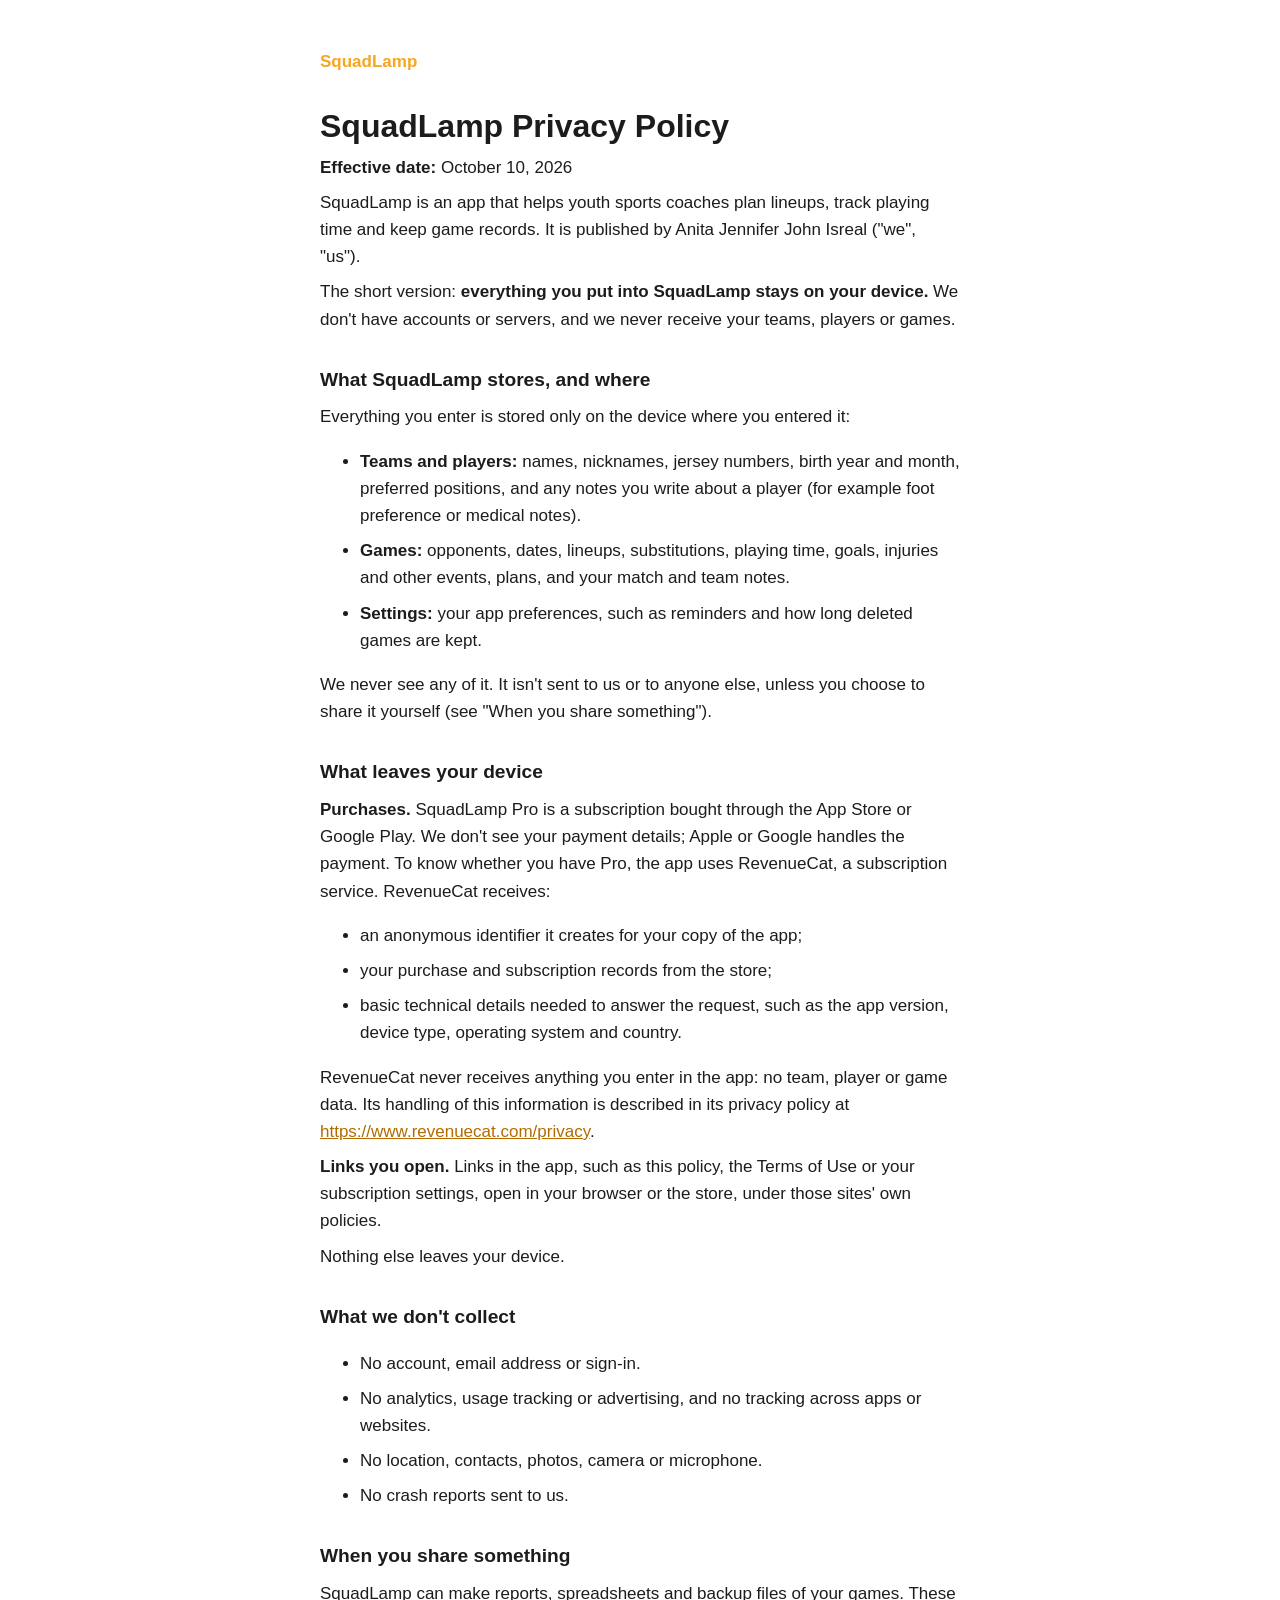
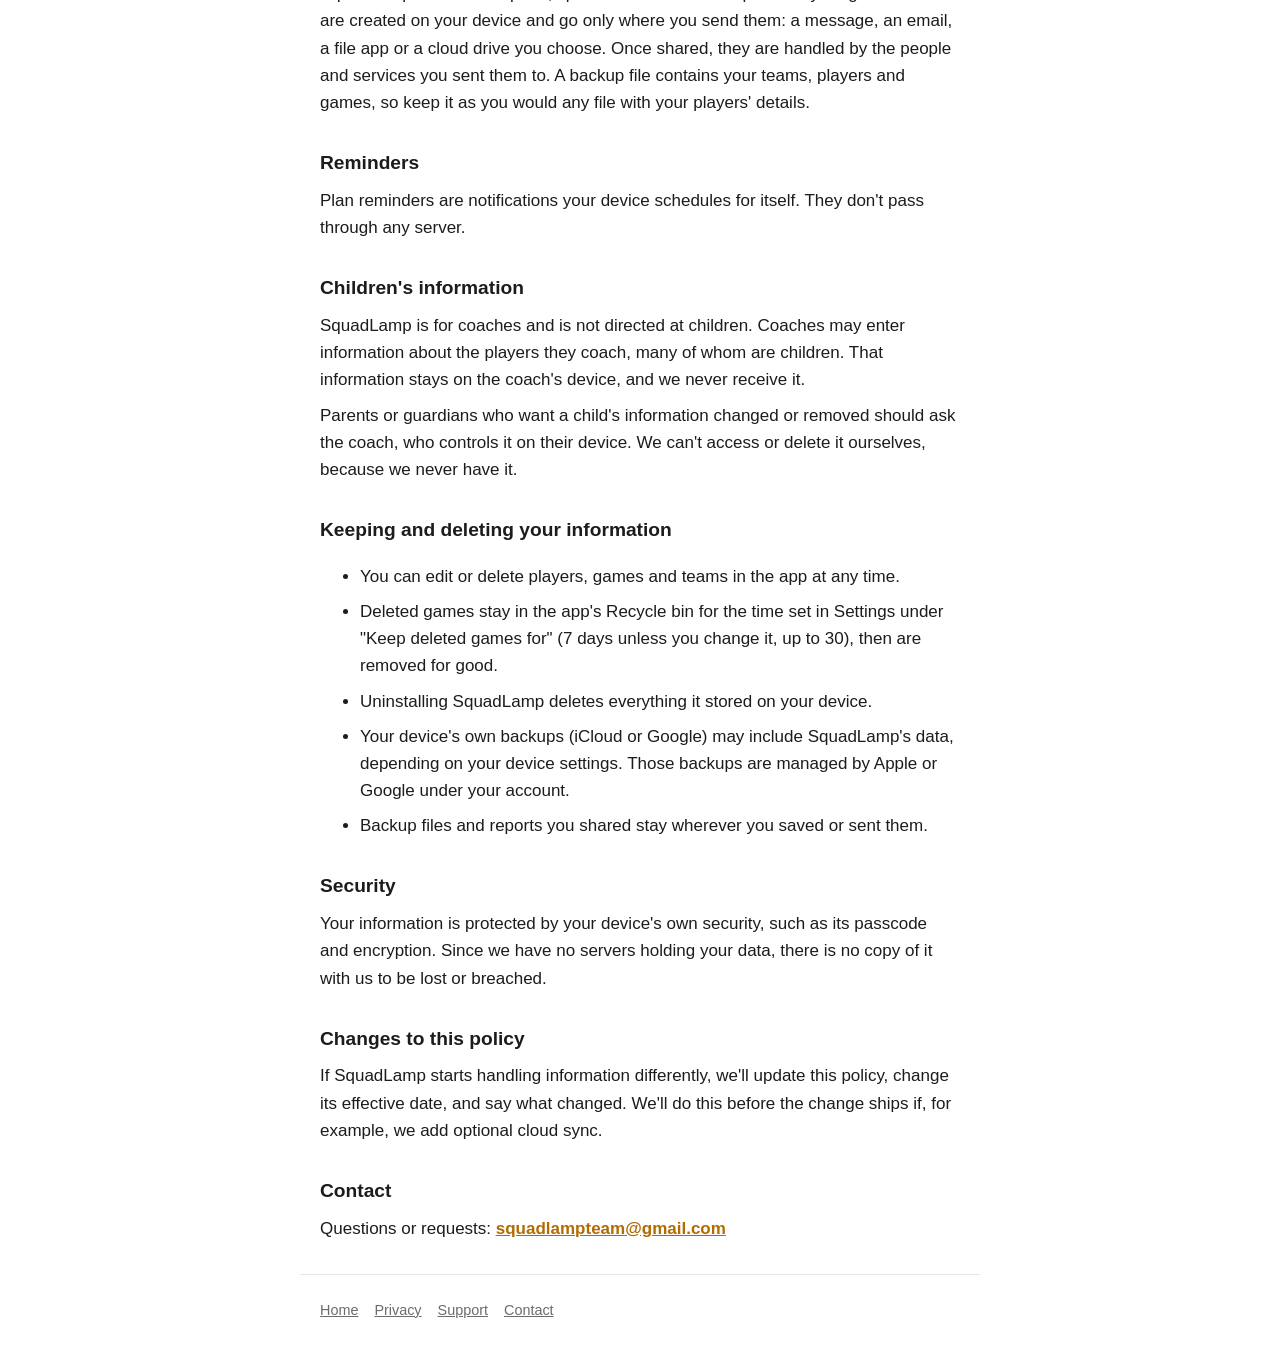
==== public/privacy/index.html @ 220e256c "Serve the site from public/ as Cloudflare Workers static assets" ====
<!doctype html>
<html lang="en"><head><meta charset="utf-8"><meta name="viewport" content="width=device-width,initial-scale=1">
<title>SquadLamp Privacy Policy</title>
<link rel="stylesheet" href="/style.css"></head><body><main>
<a class="brand" href="/">SquadLamp</a>
<h1>SquadLamp Privacy Policy</h1>
<p><strong>Effective date:</strong> October 10, 2026</p>
<p>SquadLamp is an app that helps youth sports coaches plan lineups, track playing time and keep game records. It is published by Anita Jennifer John Isreal ("we", "us").</p>
<p>The short version: <strong>everything you put into SquadLamp stays on your device.</strong> We don't have accounts or servers, and we never receive your teams, players or games.</p>
<h2>What SquadLamp stores, and where</h2>
<p>Everything you enter is stored only on the device where you entered it:</p>
<ul><li><strong>Teams and players:</strong> names, nicknames, jersey numbers, birth year and month, preferred positions, and any notes you write about a player (for example foot preference or medical notes).</li><li><strong>Games:</strong> opponents, dates, lineups, substitutions, playing time, goals, injuries and other events, plans, and your match and team notes.</li><li><strong>Settings:</strong> your app preferences, such as reminders and how long deleted games are kept.</li></ul>
<p>We never see any of it. It isn't sent to us or to anyone else, unless you choose to share it yourself (see "When you share something").</p>
<h2>What leaves your device</h2>
<p><strong>Purchases.</strong> SquadLamp Pro is a subscription bought through the App Store or Google Play. We don't see your payment details; Apple or Google handles the payment. To know whether you have Pro, the app uses RevenueCat, a subscription service. RevenueCat receives:</p>
<ul><li>an anonymous identifier it creates for your copy of the app;</li><li>your purchase and subscription records from the store;</li><li>basic technical details needed to answer the request, such as the app version, device type, operating system and country.</li></ul>
<p>RevenueCat never receives anything you enter in the app: no team, player or game data. Its handling of this information is described in its privacy policy at <a href="https://www.revenuecat.com/privacy">https://www.revenuecat.com/privacy</a>.</p>
<p><strong>Links you open.</strong> Links in the app, such as this policy, the Terms of Use or your subscription settings, open in your browser or the store, under those sites' own policies.</p>
<p>Nothing else leaves your device.</p>
<h2>What we don't collect</h2>
<ul><li>No account, email address or sign-in.</li><li>No analytics, usage tracking or advertising, and no tracking across apps or websites.</li><li>No location, contacts, photos, camera or microphone.</li><li>No crash reports sent to us.</li></ul>
<h2>When you share something</h2>
<p>SquadLamp can make reports, spreadsheets and backup files of your games. These are created on your device and go only where you send them: a message, an email, a file app or a cloud drive you choose. Once shared, they are handled by the people and services you sent them to. A backup file contains your teams, players and games, so keep it as you would any file with your players' details.</p>
<h2>Reminders</h2>
<p>Plan reminders are notifications your device schedules for itself. They don't pass through any server.</p>
<h2>Children's information</h2>
<p>SquadLamp is for coaches and is not directed at children. Coaches may enter information about the players they coach, many of whom are children. That information stays on the coach's device, and we never receive it.</p>
<p>Parents or guardians who want a child's information changed or removed should ask the coach, who controls it on their device. We can't access or delete it ourselves, because we never have it.</p>
<h2>Keeping and deleting your information</h2>
<ul><li>You can edit or delete players, games and teams in the app at any time.</li><li>Deleted games stay in the app's Recycle bin for the time set in Settings under "Keep deleted games for" (7 days unless you change it, up to 30), then are removed for good.</li><li>Uninstalling SquadLamp deletes everything it stored on your device.</li><li>Your device's own backups (iCloud or Google) may include SquadLamp's data, depending on your device settings. Those backups are managed by Apple or Google under your account.</li><li>Backup files and reports you shared stay wherever you saved or sent them.</li></ul>
<h2>Security</h2>
<p>Your information is protected by your device's own security, such as its passcode and encryption. Since we have no servers holding your data, there is no copy of it with us to be lost or breached.</p>
<h2>Changes to this policy</h2>
<p>If SquadLamp starts handling information differently, we'll update this policy, change its effective date, and say what changed. We'll do this before the change ships if, for example, we add optional cloud sync.</p>
<h2>Contact</h2>
<p>Questions or requests: <strong><a href="mailto:squadlampteam@gmail.com">squadlampteam@gmail.com</a></strong></p>
</main><footer><a href="/">Home</a><a href="/privacy/">Privacy</a><a href="/support/">Support</a><a href="mailto:squadlampteam@gmail.com">Contact</a></footer></body></html>
---- style.css ----
:root{--bg:#fff;--fg:#1c1c1e;--muted:#6b6b70;--accent:#f5a623;--line:#e5e5ea}
@media (prefers-color-scheme:dark){:root{--bg:#111113;--fg:#f2f2f7;--muted:#9a9aa0;--line:#2c2c2e}}
*{box-sizing:border-box}
body{margin:0;background:var(--bg);color:var(--fg);font:17px/1.6 -apple-system,BlinkMacSystemFont,"Segoe UI",Roboto,sans-serif}
main{max-width:680px;margin:0 auto;padding:48px 20px 24px}
h1{font-size:2rem;line-height:1.2;margin:0 0 .5rem}
h2{font-size:1.2rem;margin:2rem 0 .5rem}
p,li{margin:.5rem 0}
a{color:#b36b00}
@media (prefers-color-scheme:dark){a{color:var(--accent)}}
.tag{color:var(--muted);font-size:1.15rem;margin:0 0 2rem}
.brand{font-weight:700;color:var(--accent);text-decoration:none;display:inline-block;margin-bottom:2rem}
footer{max-width:680px;margin:0 auto;padding:24px 20px 48px;border-top:1px solid var(--line);color:var(--muted);font-size:.9rem}
footer a{color:var(--muted);margin-right:1rem}
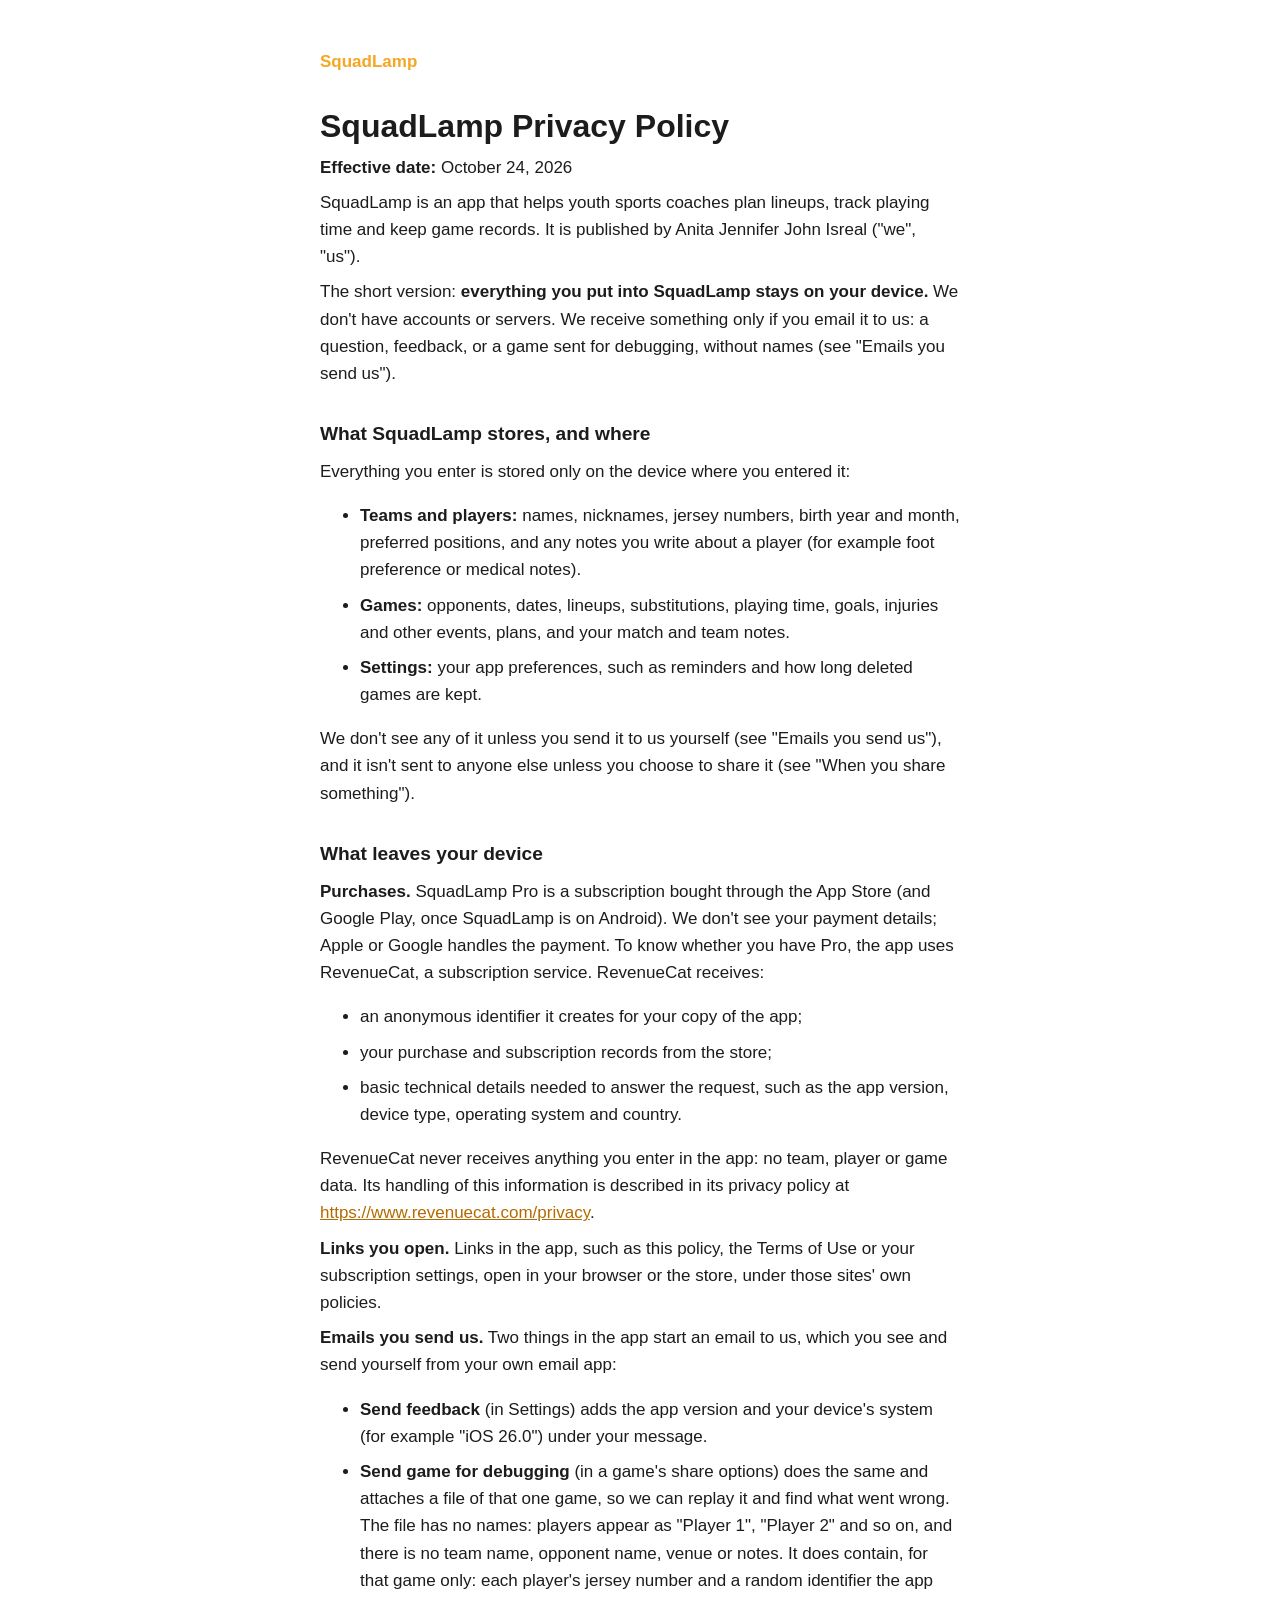
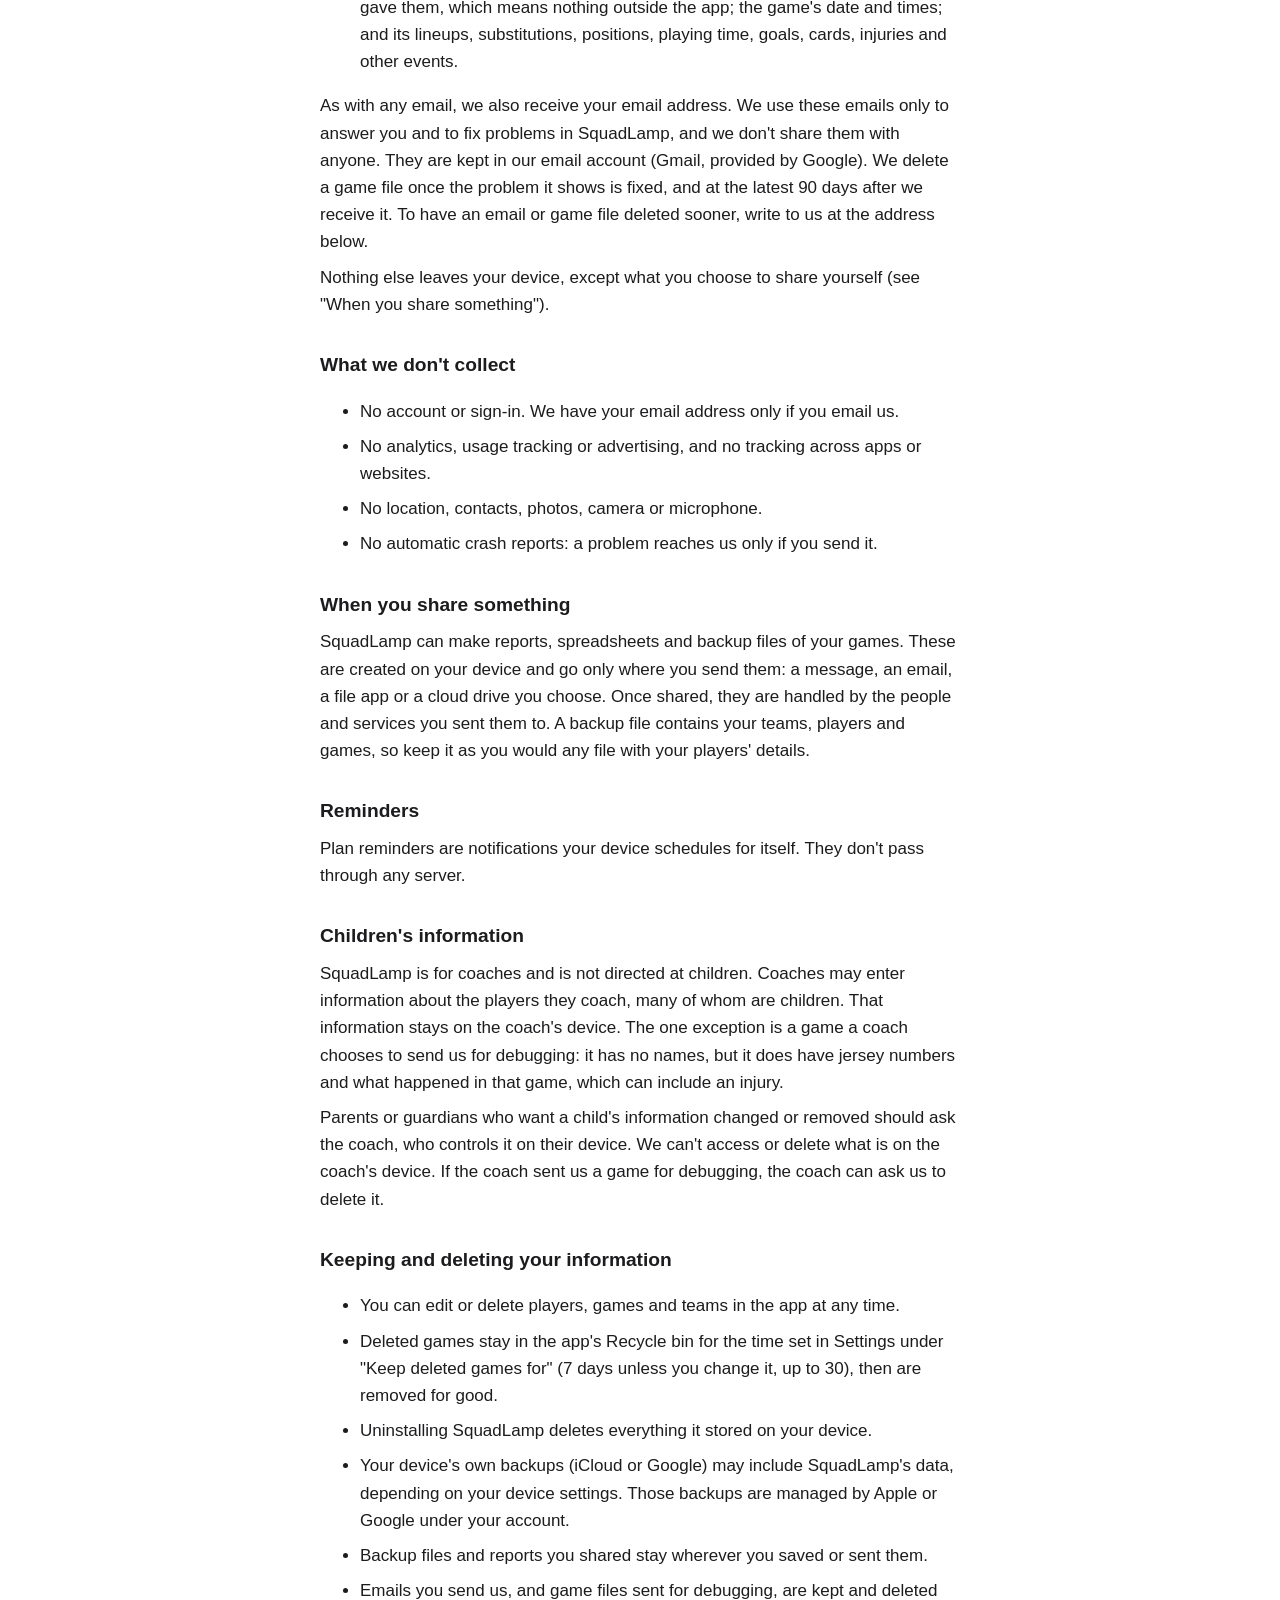
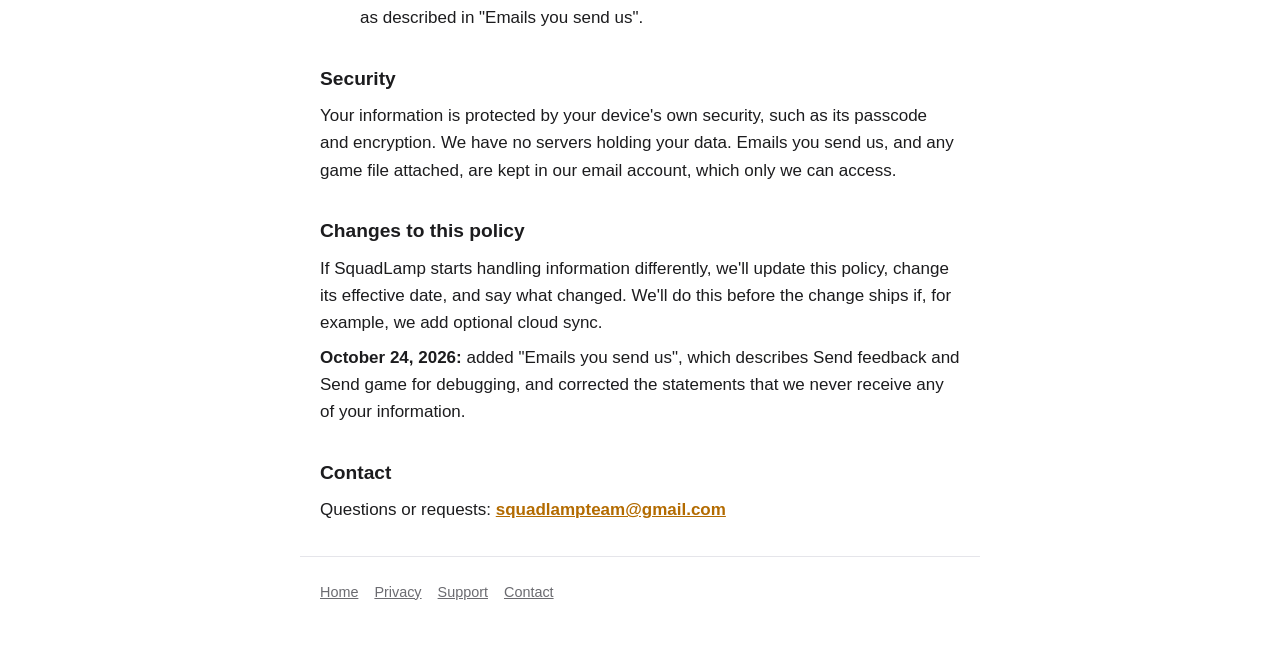
==== commit a0354223: "Privacy: the emails coaches send us" ====
--- a/public/privacy/index.html
+++ b/public/privacy/index.html
@@ -4,34 +4,38 @@
 <link rel="stylesheet" href="/style.css"></head><body><main>
 <a class="brand" href="/">SquadLamp</a>
 <h1>SquadLamp Privacy Policy</h1>
-<p><strong>Effective date:</strong> October 10, 2026</p>
+<p><strong>Effective date:</strong> October 24, 2026</p>
 <p>SquadLamp is an app that helps youth sports coaches plan lineups, track playing time and keep game records. It is published by Anita Jennifer John Isreal ("we", "us").</p>
-<p>The short version: <strong>everything you put into SquadLamp stays on your device.</strong> We don't have accounts or servers, and we never receive your teams, players or games.</p>
+<p>The short version: <strong>everything you put into SquadLamp stays on your device.</strong> We don't have accounts or servers. We receive something only if you email it to us: a question, feedback, or a game sent for debugging, without names (see "Emails you send us").</p>
 <h2>What SquadLamp stores, and where</h2>
 <p>Everything you enter is stored only on the device where you entered it:</p>
 <ul><li><strong>Teams and players:</strong> names, nicknames, jersey numbers, birth year and month, preferred positions, and any notes you write about a player (for example foot preference or medical notes).</li><li><strong>Games:</strong> opponents, dates, lineups, substitutions, playing time, goals, injuries and other events, plans, and your match and team notes.</li><li><strong>Settings:</strong> your app preferences, such as reminders and how long deleted games are kept.</li></ul>
-<p>We never see any of it. It isn't sent to us or to anyone else, unless you choose to share it yourself (see "When you share something").</p>
+<p>We don't see any of it unless you send it to us yourself (see "Emails you send us"), and it isn't sent to anyone else unless you choose to share it (see "When you share something").</p>
 <h2>What leaves your device</h2>
-<p><strong>Purchases.</strong> SquadLamp Pro is a subscription bought through the App Store or Google Play. We don't see your payment details; Apple or Google handles the payment. To know whether you have Pro, the app uses RevenueCat, a subscription service. RevenueCat receives:</p>
+<p><strong>Purchases.</strong> SquadLamp Pro is a subscription bought through the App Store (and Google Play, once SquadLamp is on Android). We don't see your payment details; Apple or Google handles the payment. To know whether you have Pro, the app uses RevenueCat, a subscription service. RevenueCat receives:</p>
 <ul><li>an anonymous identifier it creates for your copy of the app;</li><li>your purchase and subscription records from the store;</li><li>basic technical details needed to answer the request, such as the app version, device type, operating system and country.</li></ul>
 <p>RevenueCat never receives anything you enter in the app: no team, player or game data. Its handling of this information is described in its privacy policy at <a href="https://www.revenuecat.com/privacy">https://www.revenuecat.com/privacy</a>.</p>
 <p><strong>Links you open.</strong> Links in the app, such as this policy, the Terms of Use or your subscription settings, open in your browser or the store, under those sites' own policies.</p>
-<p>Nothing else leaves your device.</p>
+<p><strong>Emails you send us.</strong> Two things in the app start an email to us, which you see and send yourself from your own email app:</p>
+<ul><li><strong>Send feedback</strong> (in Settings) adds the app version and your device's system (for example "iOS 26.0") under your message.</li><li><strong>Send game for debugging</strong> (in a game's share options) does the same and attaches a file of that one game, so we can replay it and find what went wrong. The file has no names: players appear as "Player 1", "Player 2" and so on, and there is no team name, opponent name, venue or notes. It does contain, for that game only: each player's jersey number and a random identifier the app gave them, which means nothing outside the app; the game's date and times; and its lineups, substitutions, positions, playing time, goals, cards, injuries and other events.</li></ul>
+<p>As with any email, we also receive your email address. We use these emails only to answer you and to fix problems in SquadLamp, and we don't share them with anyone. They are kept in our email account (Gmail, provided by Google). We delete a game file once the problem it shows is fixed, and at the latest 90 days after we receive it. To have an email or game file deleted sooner, write to us at the address below.</p>
+<p>Nothing else leaves your device, except what you choose to share yourself (see "When you share something").</p>
 <h2>What we don't collect</h2>
-<ul><li>No account, email address or sign-in.</li><li>No analytics, usage tracking or advertising, and no tracking across apps or websites.</li><li>No location, contacts, photos, camera or microphone.</li><li>No crash reports sent to us.</li></ul>
+<ul><li>No account or sign-in. We have your email address only if you email us.</li><li>No analytics, usage tracking or advertising, and no tracking across apps or websites.</li><li>No location, contacts, photos, camera or microphone.</li><li>No automatic crash reports: a problem reaches us only if you send it.</li></ul>
 <h2>When you share something</h2>
 <p>SquadLamp can make reports, spreadsheets and backup files of your games. These are created on your device and go only where you send them: a message, an email, a file app or a cloud drive you choose. Once shared, they are handled by the people and services you sent them to. A backup file contains your teams, players and games, so keep it as you would any file with your players' details.</p>
 <h2>Reminders</h2>
 <p>Plan reminders are notifications your device schedules for itself. They don't pass through any server.</p>
 <h2>Children's information</h2>
-<p>SquadLamp is for coaches and is not directed at children. Coaches may enter information about the players they coach, many of whom are children. That information stays on the coach's device, and we never receive it.</p>
-<p>Parents or guardians who want a child's information changed or removed should ask the coach, who controls it on their device. We can't access or delete it ourselves, because we never have it.</p>
+<p>SquadLamp is for coaches and is not directed at children. Coaches may enter information about the players they coach, many of whom are children. That information stays on the coach's device. The one exception is a game a coach chooses to send us for debugging: it has no names, but it does have jersey numbers and what happened in that game, which can include an injury.</p>
+<p>Parents or guardians who want a child's information changed or removed should ask the coach, who controls it on their device. We can't access or delete what is on the coach's device. If the coach sent us a game for debugging, the coach can ask us to delete it.</p>
 <h2>Keeping and deleting your information</h2>
-<ul><li>You can edit or delete players, games and teams in the app at any time.</li><li>Deleted games stay in the app's Recycle bin for the time set in Settings under "Keep deleted games for" (7 days unless you change it, up to 30), then are removed for good.</li><li>Uninstalling SquadLamp deletes everything it stored on your device.</li><li>Your device's own backups (iCloud or Google) may include SquadLamp's data, depending on your device settings. Those backups are managed by Apple or Google under your account.</li><li>Backup files and reports you shared stay wherever you saved or sent them.</li></ul>
+<ul><li>You can edit or delete players, games and teams in the app at any time.</li><li>Deleted games stay in the app's Recycle bin for the time set in Settings under "Keep deleted games for" (7 days unless you change it, up to 30), then are removed for good.</li><li>Uninstalling SquadLamp deletes everything it stored on your device.</li><li>Your device's own backups (iCloud or Google) may include SquadLamp's data, depending on your device settings. Those backups are managed by Apple or Google under your account.</li><li>Backup files and reports you shared stay wherever you saved or sent them.</li><li>Emails you send us, and game files sent for debugging, are kept and deleted as described in "Emails you send us".</li></ul>
 <h2>Security</h2>
-<p>Your information is protected by your device's own security, such as its passcode and encryption. Since we have no servers holding your data, there is no copy of it with us to be lost or breached.</p>
+<p>Your information is protected by your device's own security, such as its passcode and encryption. We have no servers holding your data. Emails you send us, and any game file attached, are kept in our email account, which only we can access.</p>
 <h2>Changes to this policy</h2>
 <p>If SquadLamp starts handling information differently, we'll update this policy, change its effective date, and say what changed. We'll do this before the change ships if, for example, we add optional cloud sync.</p>
+<p><strong>October 24, 2026:</strong> added "Emails you send us", which describes Send feedback and Send game for debugging, and corrected the statements that we never receive any of your information.</p>
 <h2>Contact</h2>
 <p>Questions or requests: <strong><a href="mailto:squadlampteam@gmail.com">squadlampteam@gmail.com</a></strong></p>
 </main><footer><a href="/">Home</a><a href="/privacy/">Privacy</a><a href="/support/">Support</a><a href="mailto:squadlampteam@gmail.com">Contact</a></footer></body></html>
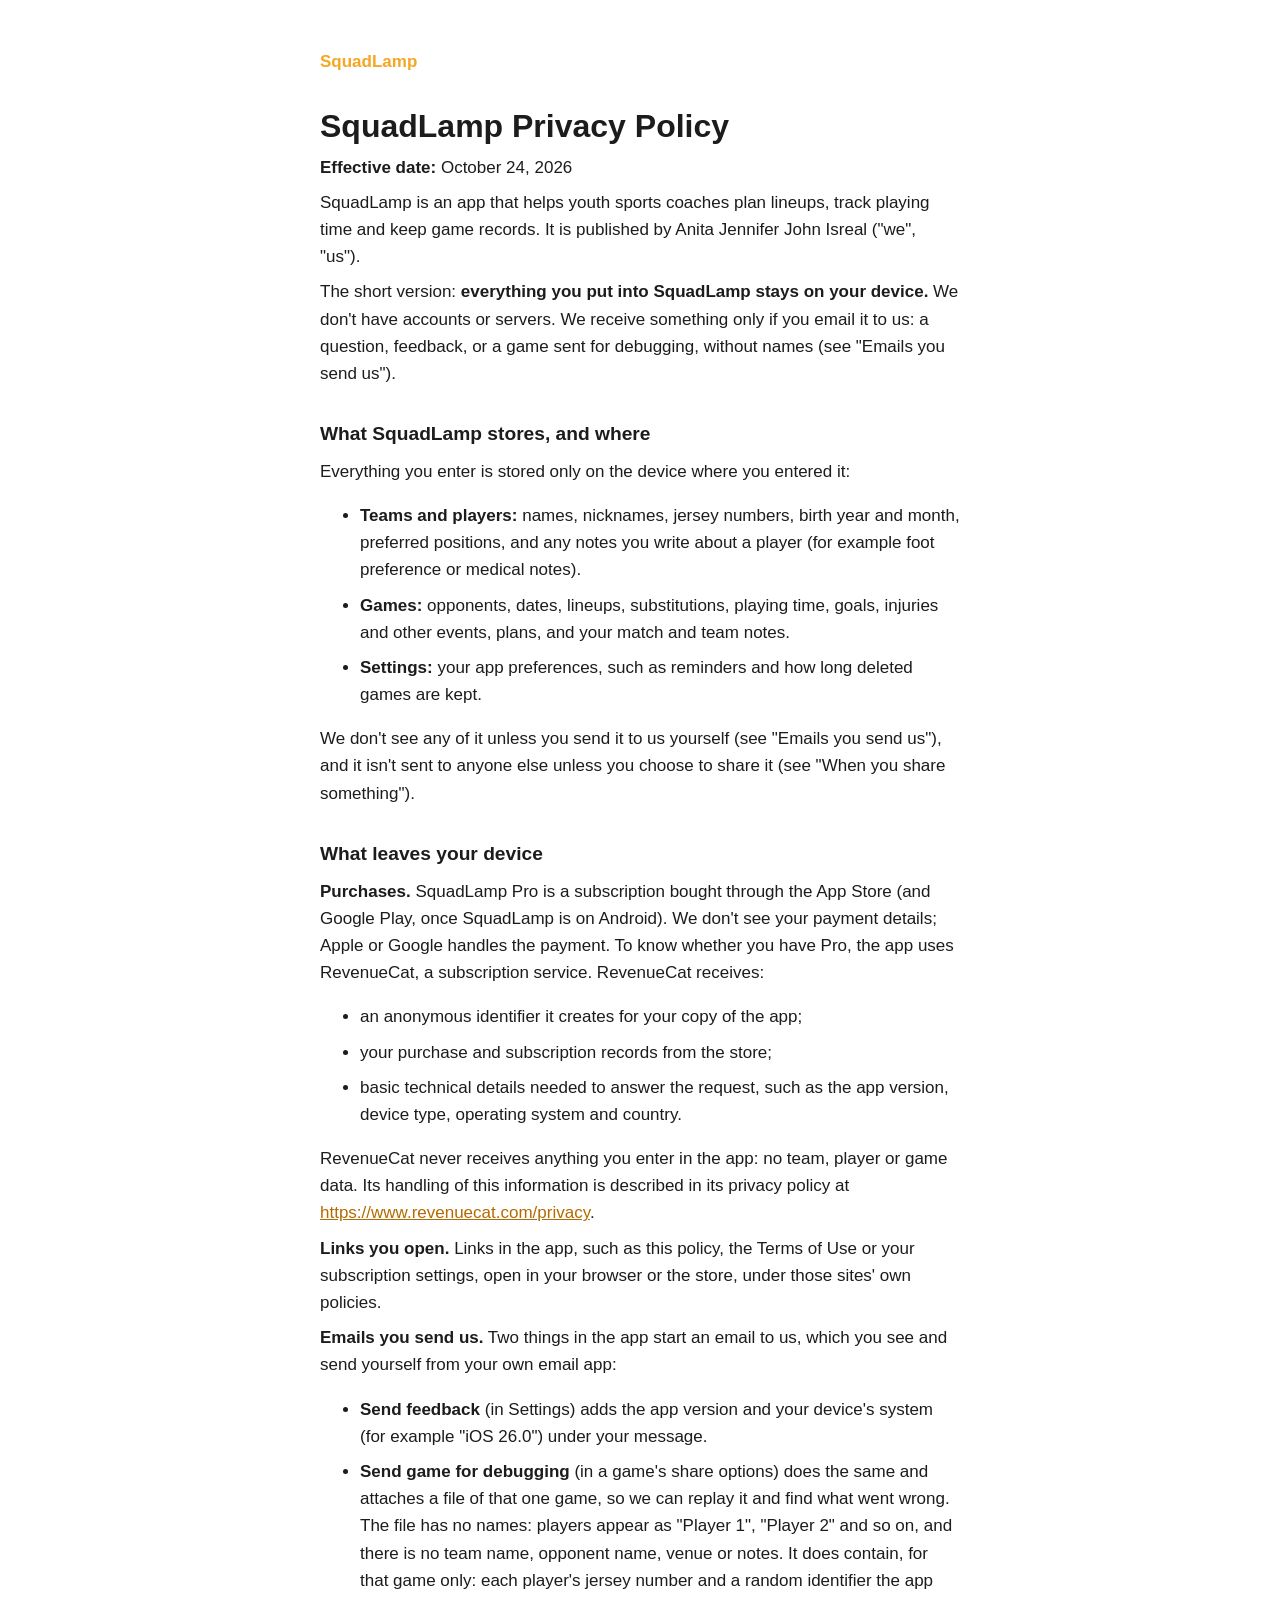
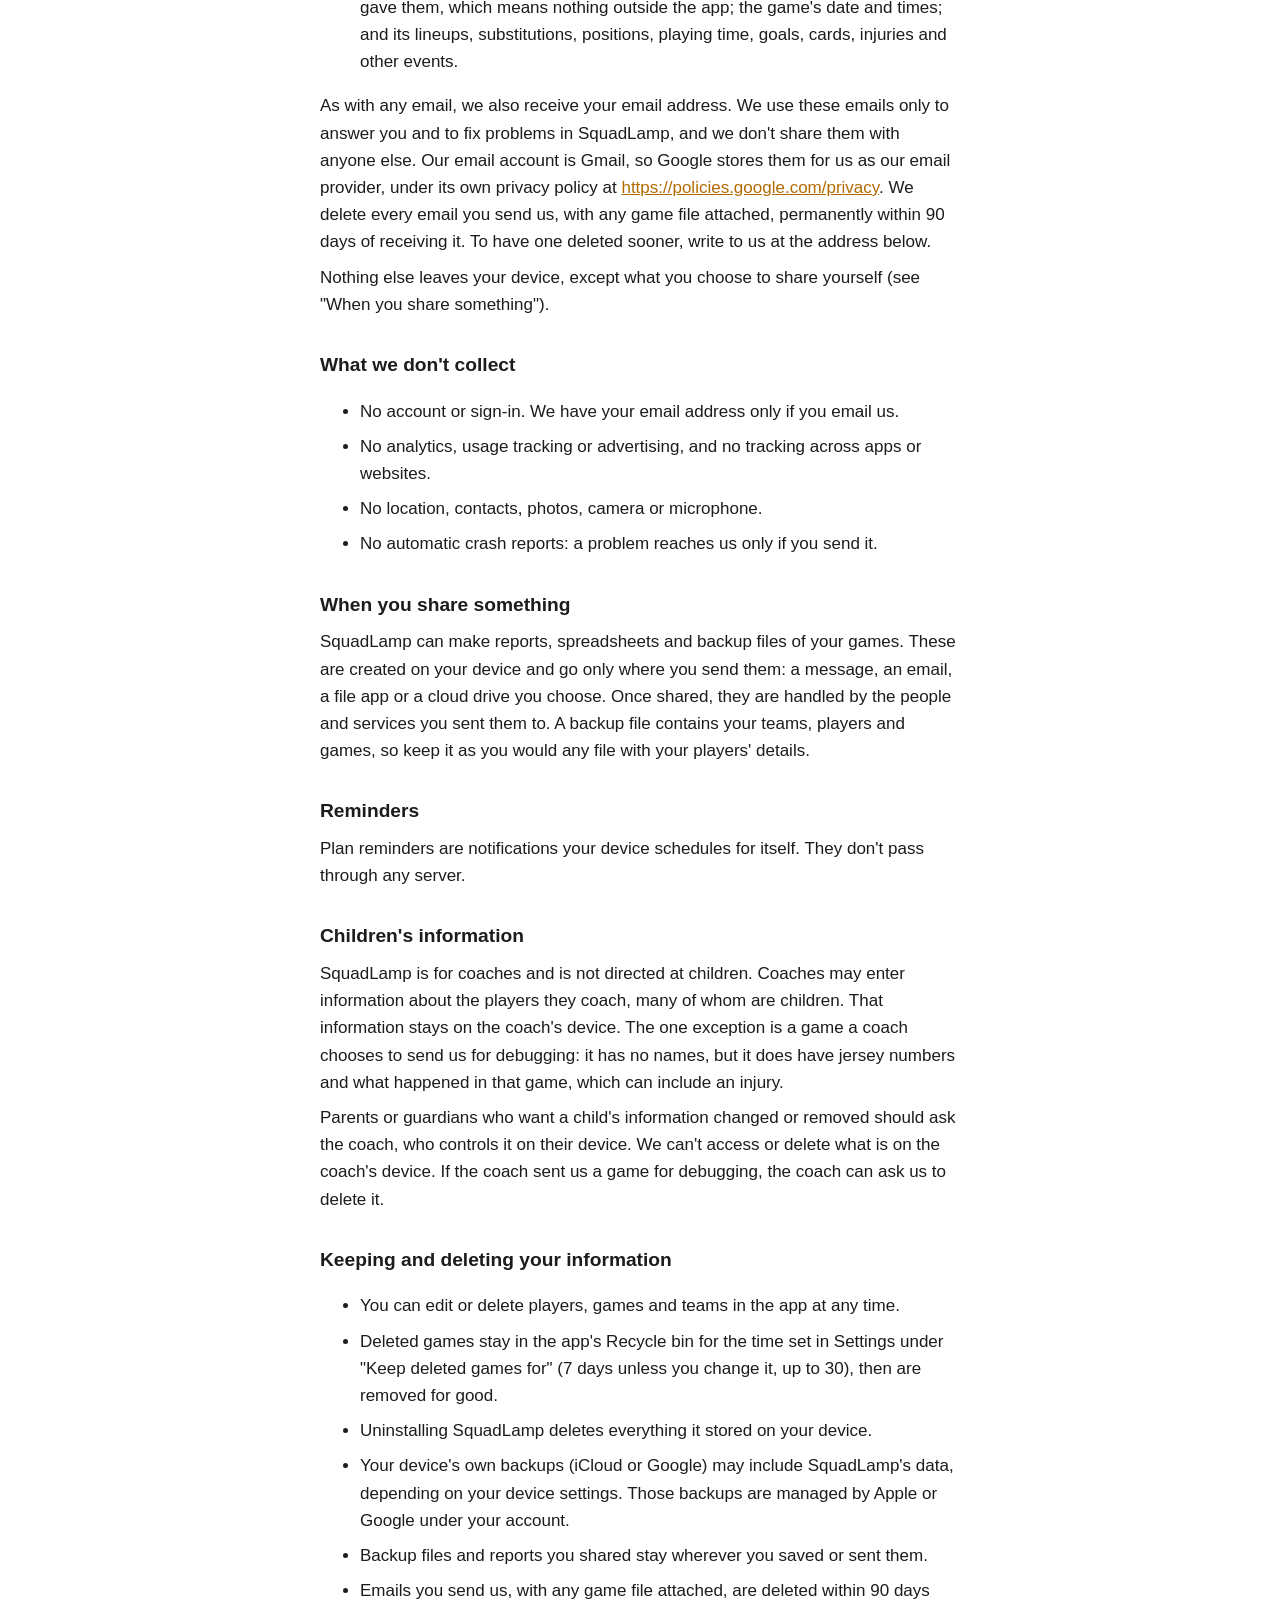
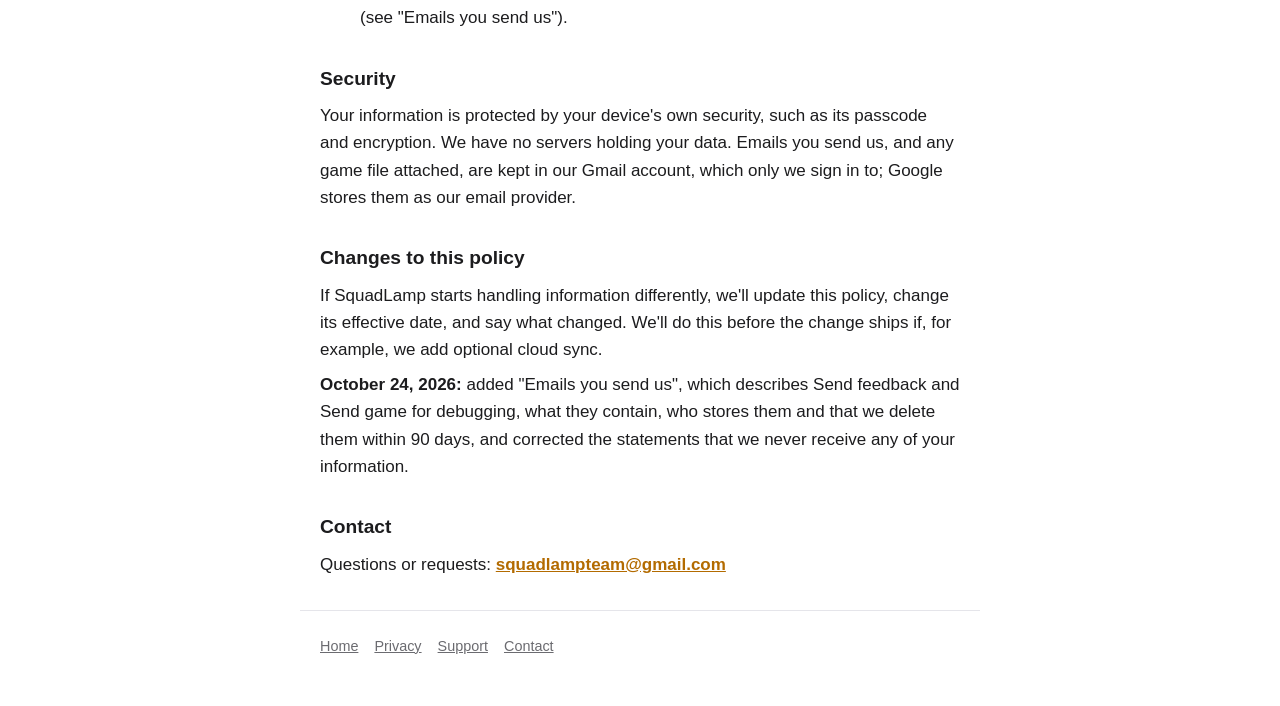
==== commit 5bd7d813: "Privacy: every email deleted within 90 days; Gmail named" ====
--- a/public/privacy/index.html
+++ b/public/privacy/index.html
@@ -18,7 +18,7 @@
 <p><strong>Links you open.</strong> Links in the app, such as this policy, the Terms of Use or your subscription settings, open in your browser or the store, under those sites' own policies.</p>
 <p><strong>Emails you send us.</strong> Two things in the app start an email to us, which you see and send yourself from your own email app:</p>
 <ul><li><strong>Send feedback</strong> (in Settings) adds the app version and your device's system (for example "iOS 26.0") under your message.</li><li><strong>Send game for debugging</strong> (in a game's share options) does the same and attaches a file of that one game, so we can replay it and find what went wrong. The file has no names: players appear as "Player 1", "Player 2" and so on, and there is no team name, opponent name, venue or notes. It does contain, for that game only: each player's jersey number and a random identifier the app gave them, which means nothing outside the app; the game's date and times; and its lineups, substitutions, positions, playing time, goals, cards, injuries and other events.</li></ul>
-<p>As with any email, we also receive your email address. We use these emails only to answer you and to fix problems in SquadLamp, and we don't share them with anyone. They are kept in our email account (Gmail, provided by Google). We delete a game file once the problem it shows is fixed, and at the latest 90 days after we receive it. To have an email or game file deleted sooner, write to us at the address below.</p>
+<p>As with any email, we also receive your email address. We use these emails only to answer you and to fix problems in SquadLamp, and we don't share them with anyone else. Our email account is Gmail, so Google stores them for us as our email provider, under its own privacy policy at <a href="https://policies.google.com/privacy">https://policies.google.com/privacy</a>. We delete every email you send us, with any game file attached, permanently within 90 days of receiving it. To have one deleted sooner, write to us at the address below.</p>
 <p>Nothing else leaves your device, except what you choose to share yourself (see "When you share something").</p>
 <h2>What we don't collect</h2>
 <ul><li>No account or sign-in. We have your email address only if you email us.</li><li>No analytics, usage tracking or advertising, and no tracking across apps or websites.</li><li>No location, contacts, photos, camera or microphone.</li><li>No automatic crash reports: a problem reaches us only if you send it.</li></ul>
@@ -30,12 +30,12 @@
 <p>SquadLamp is for coaches and is not directed at children. Coaches may enter information about the players they coach, many of whom are children. That information stays on the coach's device. The one exception is a game a coach chooses to send us for debugging: it has no names, but it does have jersey numbers and what happened in that game, which can include an injury.</p>
 <p>Parents or guardians who want a child's information changed or removed should ask the coach, who controls it on their device. We can't access or delete what is on the coach's device. If the coach sent us a game for debugging, the coach can ask us to delete it.</p>
 <h2>Keeping and deleting your information</h2>
-<ul><li>You can edit or delete players, games and teams in the app at any time.</li><li>Deleted games stay in the app's Recycle bin for the time set in Settings under "Keep deleted games for" (7 days unless you change it, up to 30), then are removed for good.</li><li>Uninstalling SquadLamp deletes everything it stored on your device.</li><li>Your device's own backups (iCloud or Google) may include SquadLamp's data, depending on your device settings. Those backups are managed by Apple or Google under your account.</li><li>Backup files and reports you shared stay wherever you saved or sent them.</li><li>Emails you send us, and game files sent for debugging, are kept and deleted as described in "Emails you send us".</li></ul>
+<ul><li>You can edit or delete players, games and teams in the app at any time.</li><li>Deleted games stay in the app's Recycle bin for the time set in Settings under "Keep deleted games for" (7 days unless you change it, up to 30), then are removed for good.</li><li>Uninstalling SquadLamp deletes everything it stored on your device.</li><li>Your device's own backups (iCloud or Google) may include SquadLamp's data, depending on your device settings. Those backups are managed by Apple or Google under your account.</li><li>Backup files and reports you shared stay wherever you saved or sent them.</li><li>Emails you send us, with any game file attached, are deleted within 90 days (see "Emails you send us").</li></ul>
 <h2>Security</h2>
-<p>Your information is protected by your device's own security, such as its passcode and encryption. We have no servers holding your data. Emails you send us, and any game file attached, are kept in our email account, which only we can access.</p>
+<p>Your information is protected by your device's own security, such as its passcode and encryption. We have no servers holding your data. Emails you send us, and any game file attached, are kept in our Gmail account, which only we sign in to; Google stores them as our email provider.</p>
 <h2>Changes to this policy</h2>
 <p>If SquadLamp starts handling information differently, we'll update this policy, change its effective date, and say what changed. We'll do this before the change ships if, for example, we add optional cloud sync.</p>
-<p><strong>October 24, 2026:</strong> added "Emails you send us", which describes Send feedback and Send game for debugging, and corrected the statements that we never receive any of your information.</p>
+<p><strong>October 24, 2026:</strong> added "Emails you send us", which describes Send feedback and Send game for debugging, what they contain, who stores them and that we delete them within 90 days, and corrected the statements that we never receive any of your information.</p>
 <h2>Contact</h2>
 <p>Questions or requests: <strong><a href="mailto:squadlampteam@gmail.com">squadlampteam@gmail.com</a></strong></p>
 </main><footer><a href="/">Home</a><a href="/privacy/">Privacy</a><a href="/support/">Support</a><a href="mailto:squadlampteam@gmail.com">Contact</a></footer></body></html>
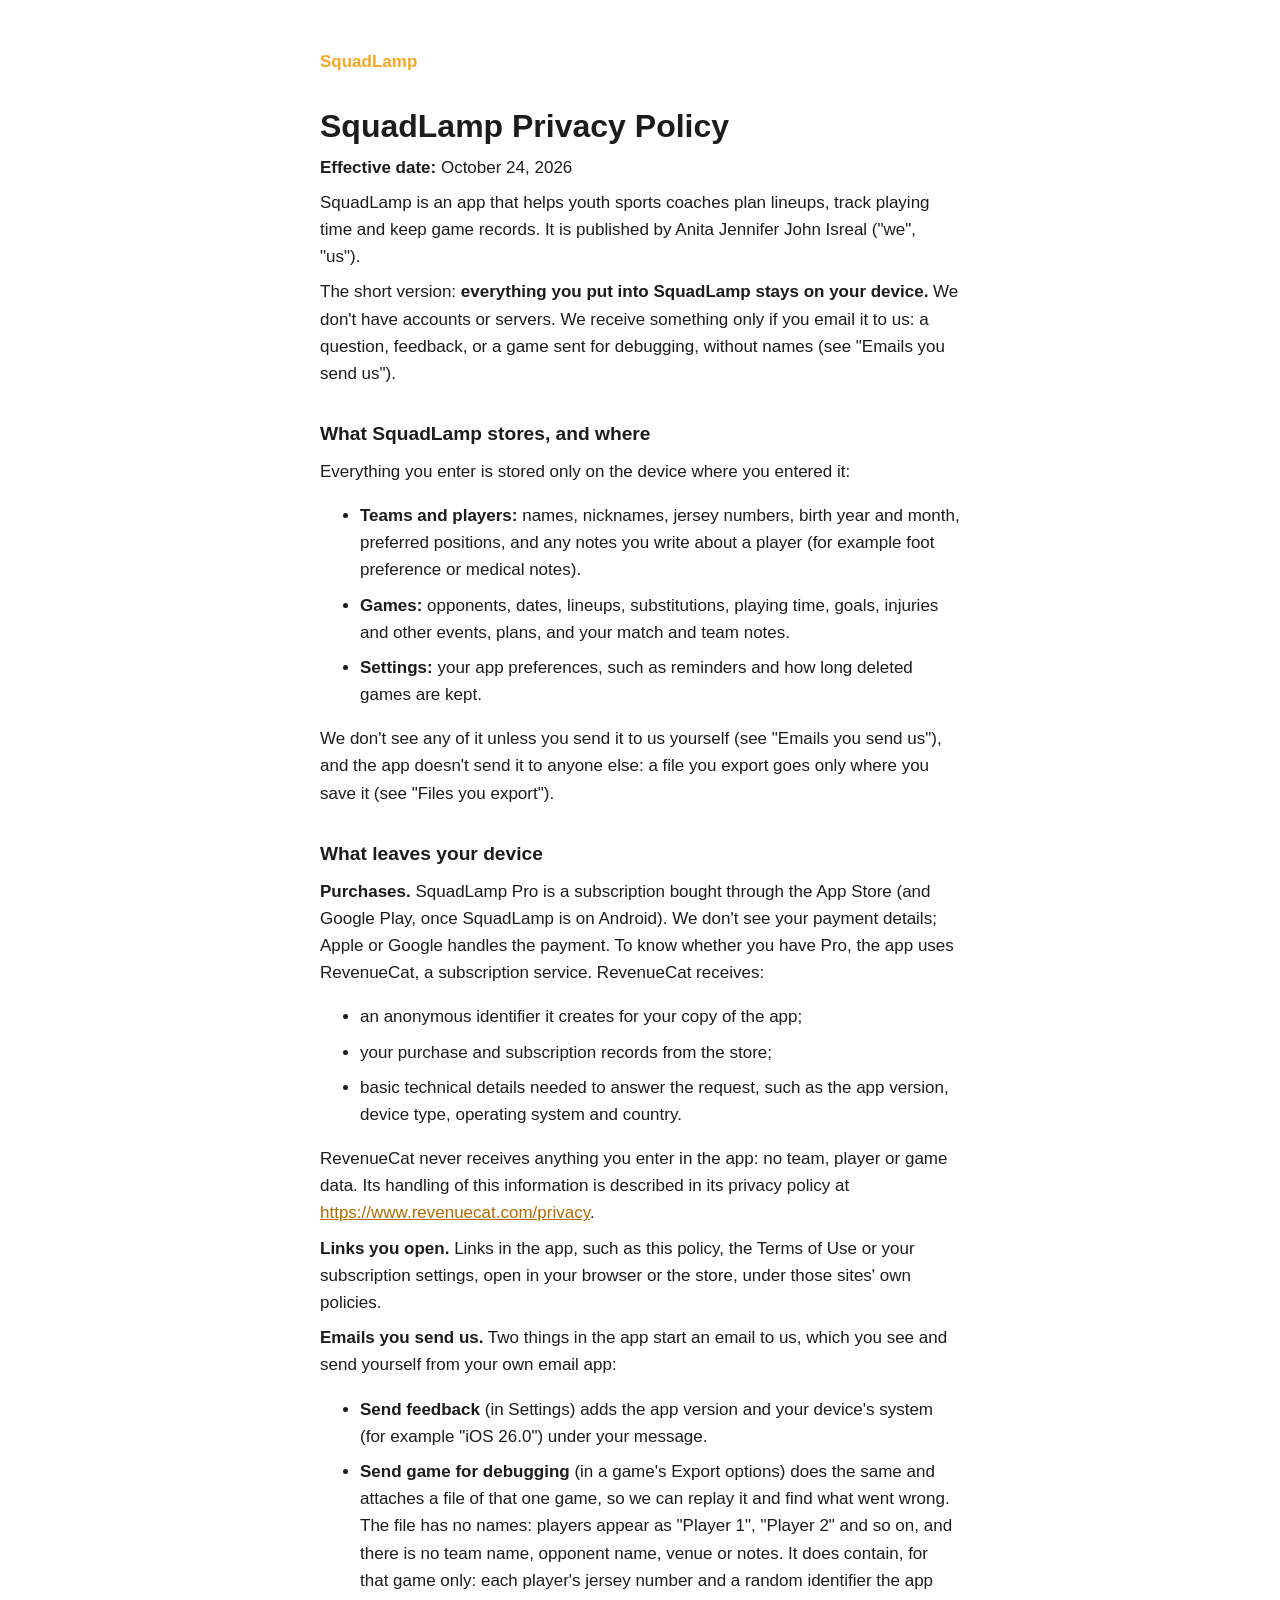
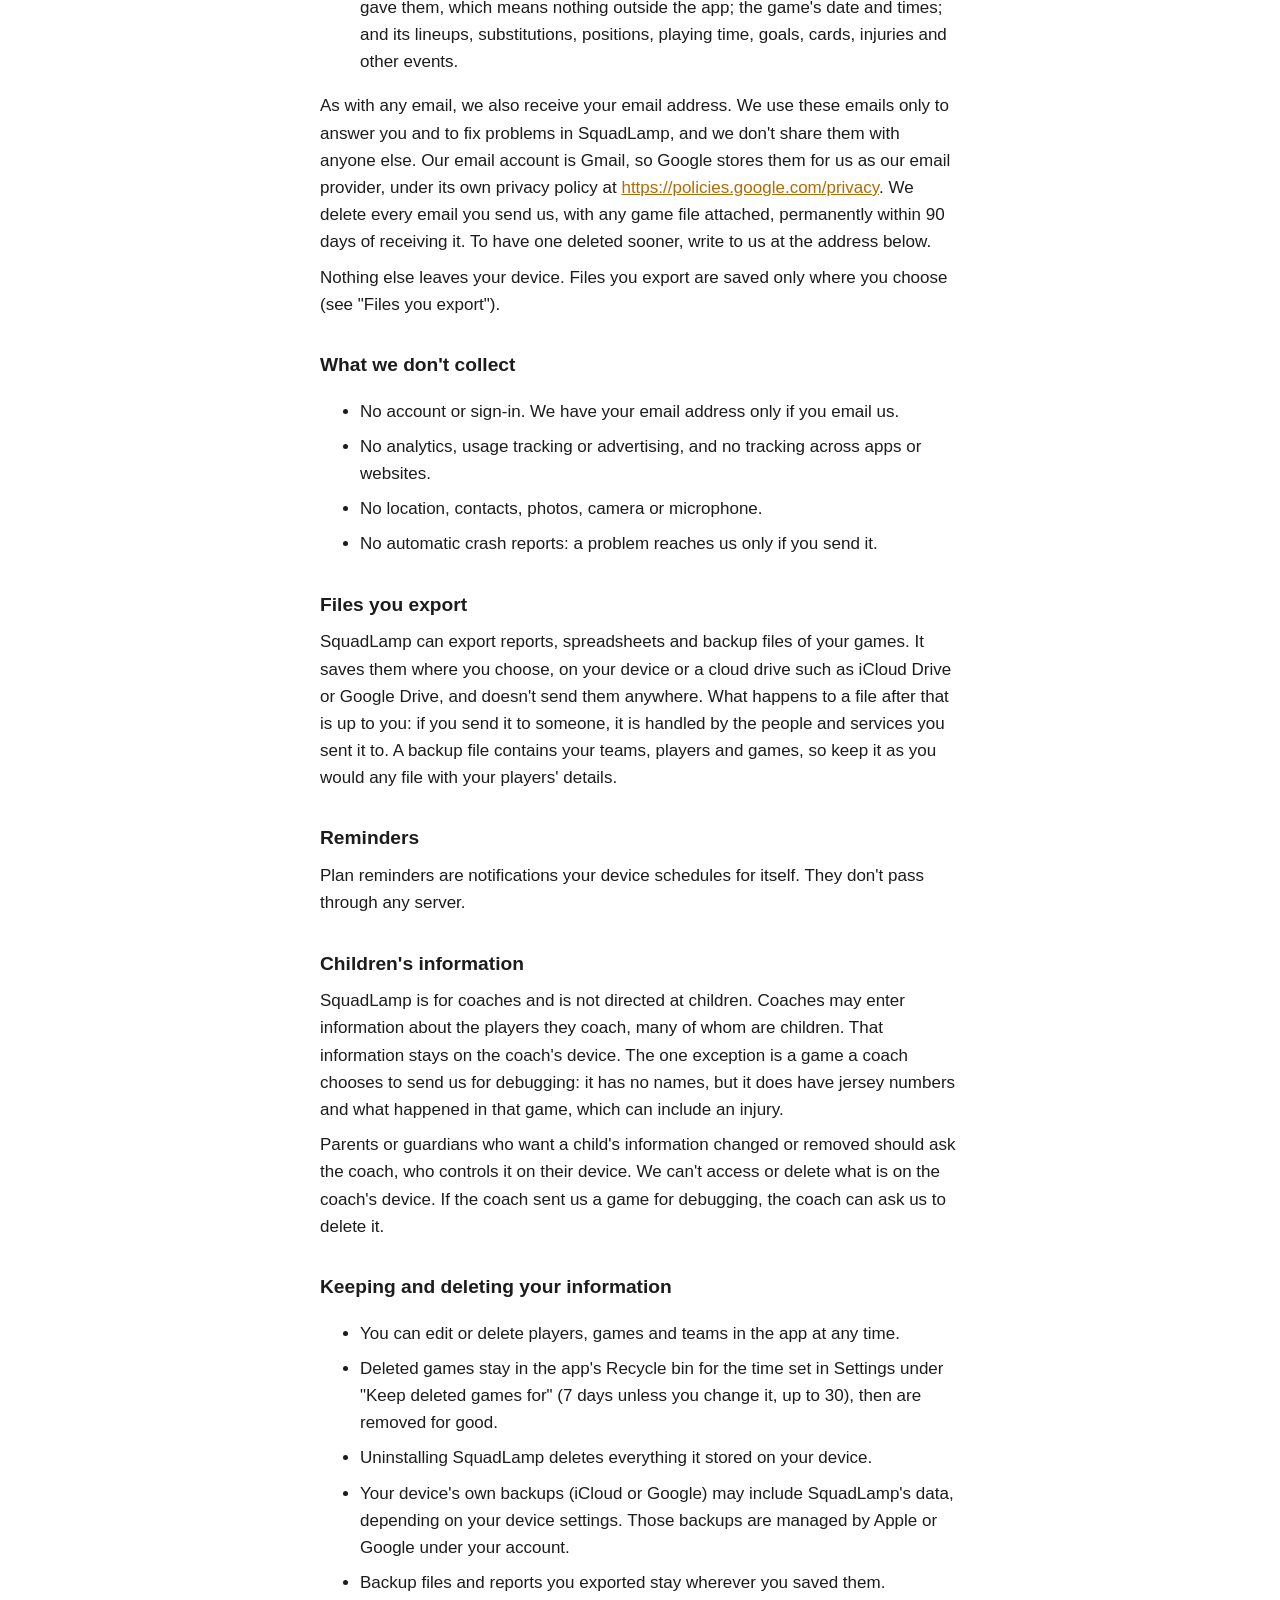
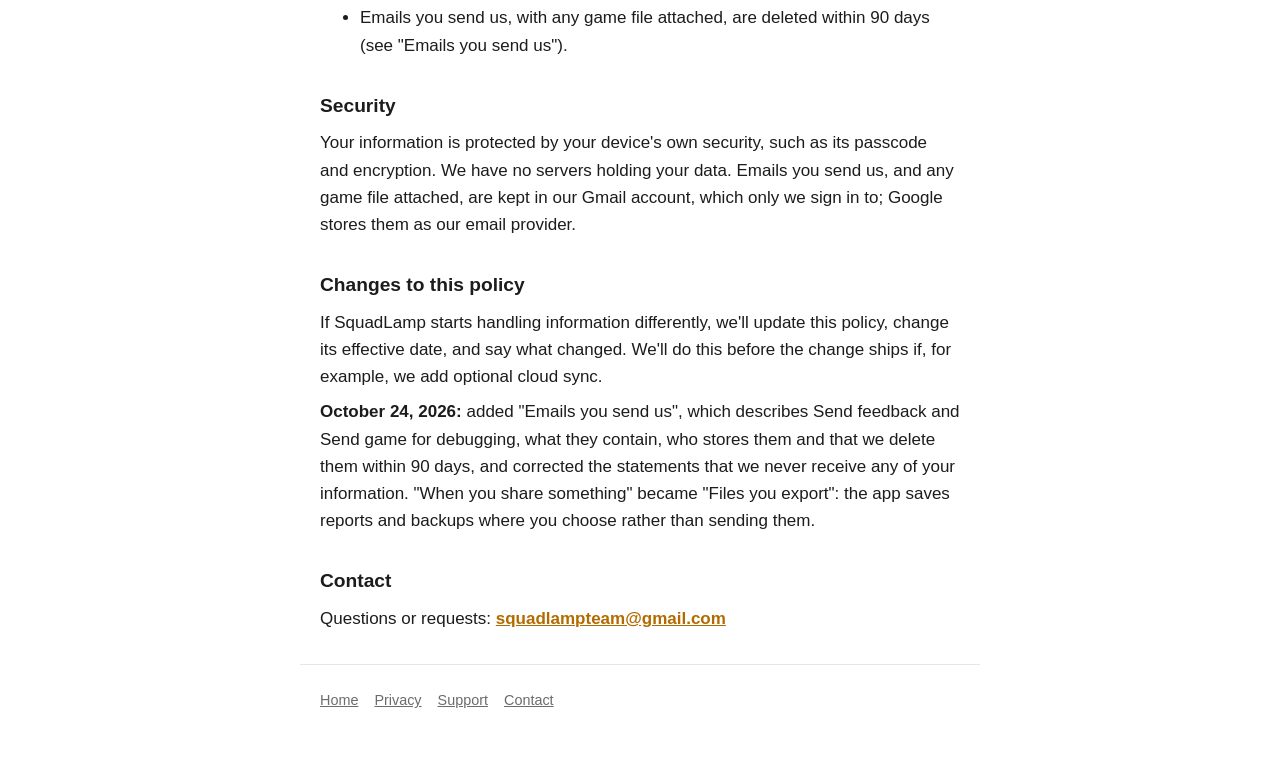
==== commit 570ba912: "Privacy: files you export, not share" ====
--- a/public/privacy/index.html
+++ b/public/privacy/index.html
@@ -10,32 +10,32 @@
 <h2>What SquadLamp stores, and where</h2>
 <p>Everything you enter is stored only on the device where you entered it:</p>
 <ul><li><strong>Teams and players:</strong> names, nicknames, jersey numbers, birth year and month, preferred positions, and any notes you write about a player (for example foot preference or medical notes).</li><li><strong>Games:</strong> opponents, dates, lineups, substitutions, playing time, goals, injuries and other events, plans, and your match and team notes.</li><li><strong>Settings:</strong> your app preferences, such as reminders and how long deleted games are kept.</li></ul>
-<p>We don't see any of it unless you send it to us yourself (see "Emails you send us"), and it isn't sent to anyone else unless you choose to share it (see "When you share something").</p>
+<p>We don't see any of it unless you send it to us yourself (see "Emails you send us"), and the app doesn't send it to anyone else: a file you export goes only where you save it (see "Files you export").</p>
 <h2>What leaves your device</h2>
 <p><strong>Purchases.</strong> SquadLamp Pro is a subscription bought through the App Store (and Google Play, once SquadLamp is on Android). We don't see your payment details; Apple or Google handles the payment. To know whether you have Pro, the app uses RevenueCat, a subscription service. RevenueCat receives:</p>
 <ul><li>an anonymous identifier it creates for your copy of the app;</li><li>your purchase and subscription records from the store;</li><li>basic technical details needed to answer the request, such as the app version, device type, operating system and country.</li></ul>
 <p>RevenueCat never receives anything you enter in the app: no team, player or game data. Its handling of this information is described in its privacy policy at <a href="https://www.revenuecat.com/privacy">https://www.revenuecat.com/privacy</a>.</p>
 <p><strong>Links you open.</strong> Links in the app, such as this policy, the Terms of Use or your subscription settings, open in your browser or the store, under those sites' own policies.</p>
 <p><strong>Emails you send us.</strong> Two things in the app start an email to us, which you see and send yourself from your own email app:</p>
-<ul><li><strong>Send feedback</strong> (in Settings) adds the app version and your device's system (for example "iOS 26.0") under your message.</li><li><strong>Send game for debugging</strong> (in a game's share options) does the same and attaches a file of that one game, so we can replay it and find what went wrong. The file has no names: players appear as "Player 1", "Player 2" and so on, and there is no team name, opponent name, venue or notes. It does contain, for that game only: each player's jersey number and a random identifier the app gave them, which means nothing outside the app; the game's date and times; and its lineups, substitutions, positions, playing time, goals, cards, injuries and other events.</li></ul>
+<ul><li><strong>Send feedback</strong> (in Settings) adds the app version and your device's system (for example "iOS 26.0") under your message.</li><li><strong>Send game for debugging</strong> (in a game's Export options) does the same and attaches a file of that one game, so we can replay it and find what went wrong. The file has no names: players appear as "Player 1", "Player 2" and so on, and there is no team name, opponent name, venue or notes. It does contain, for that game only: each player's jersey number and a random identifier the app gave them, which means nothing outside the app; the game's date and times; and its lineups, substitutions, positions, playing time, goals, cards, injuries and other events.</li></ul>
 <p>As with any email, we also receive your email address. We use these emails only to answer you and to fix problems in SquadLamp, and we don't share them with anyone else. Our email account is Gmail, so Google stores them for us as our email provider, under its own privacy policy at <a href="https://policies.google.com/privacy">https://policies.google.com/privacy</a>. We delete every email you send us, with any game file attached, permanently within 90 days of receiving it. To have one deleted sooner, write to us at the address below.</p>
-<p>Nothing else leaves your device, except what you choose to share yourself (see "When you share something").</p>
+<p>Nothing else leaves your device. Files you export are saved only where you choose (see "Files you export").</p>
 <h2>What we don't collect</h2>
 <ul><li>No account or sign-in. We have your email address only if you email us.</li><li>No analytics, usage tracking or advertising, and no tracking across apps or websites.</li><li>No location, contacts, photos, camera or microphone.</li><li>No automatic crash reports: a problem reaches us only if you send it.</li></ul>
-<h2>When you share something</h2>
-<p>SquadLamp can make reports, spreadsheets and backup files of your games. These are created on your device and go only where you send them: a message, an email, a file app or a cloud drive you choose. Once shared, they are handled by the people and services you sent them to. A backup file contains your teams, players and games, so keep it as you would any file with your players' details.</p>
+<h2>Files you export</h2>
+<p>SquadLamp can export reports, spreadsheets and backup files of your games. It saves them where you choose, on your device or a cloud drive such as iCloud Drive or Google Drive, and doesn't send them anywhere. What happens to a file after that is up to you: if you send it to someone, it is handled by the people and services you sent it to. A backup file contains your teams, players and games, so keep it as you would any file with your players' details.</p>
 <h2>Reminders</h2>
 <p>Plan reminders are notifications your device schedules for itself. They don't pass through any server.</p>
 <h2>Children's information</h2>
 <p>SquadLamp is for coaches and is not directed at children. Coaches may enter information about the players they coach, many of whom are children. That information stays on the coach's device. The one exception is a game a coach chooses to send us for debugging: it has no names, but it does have jersey numbers and what happened in that game, which can include an injury.</p>
 <p>Parents or guardians who want a child's information changed or removed should ask the coach, who controls it on their device. We can't access or delete what is on the coach's device. If the coach sent us a game for debugging, the coach can ask us to delete it.</p>
 <h2>Keeping and deleting your information</h2>
-<ul><li>You can edit or delete players, games and teams in the app at any time.</li><li>Deleted games stay in the app's Recycle bin for the time set in Settings under "Keep deleted games for" (7 days unless you change it, up to 30), then are removed for good.</li><li>Uninstalling SquadLamp deletes everything it stored on your device.</li><li>Your device's own backups (iCloud or Google) may include SquadLamp's data, depending on your device settings. Those backups are managed by Apple or Google under your account.</li><li>Backup files and reports you shared stay wherever you saved or sent them.</li><li>Emails you send us, with any game file attached, are deleted within 90 days (see "Emails you send us").</li></ul>
+<ul><li>You can edit or delete players, games and teams in the app at any time.</li><li>Deleted games stay in the app's Recycle bin for the time set in Settings under "Keep deleted games for" (7 days unless you change it, up to 30), then are removed for good.</li><li>Uninstalling SquadLamp deletes everything it stored on your device.</li><li>Your device's own backups (iCloud or Google) may include SquadLamp's data, depending on your device settings. Those backups are managed by Apple or Google under your account.</li><li>Backup files and reports you exported stay wherever you saved them.</li><li>Emails you send us, with any game file attached, are deleted within 90 days (see "Emails you send us").</li></ul>
 <h2>Security</h2>
 <p>Your information is protected by your device's own security, such as its passcode and encryption. We have no servers holding your data. Emails you send us, and any game file attached, are kept in our Gmail account, which only we sign in to; Google stores them as our email provider.</p>
 <h2>Changes to this policy</h2>
 <p>If SquadLamp starts handling information differently, we'll update this policy, change its effective date, and say what changed. We'll do this before the change ships if, for example, we add optional cloud sync.</p>
-<p><strong>October 24, 2026:</strong> added "Emails you send us", which describes Send feedback and Send game for debugging, what they contain, who stores them and that we delete them within 90 days, and corrected the statements that we never receive any of your information.</p>
+<p><strong>October 24, 2026:</strong> added "Emails you send us", which describes Send feedback and Send game for debugging, what they contain, who stores them and that we delete them within 90 days, and corrected the statements that we never receive any of your information. "When you share something" became "Files you export": the app saves reports and backups where you choose rather than sending them.</p>
 <h2>Contact</h2>
 <p>Questions or requests: <strong><a href="mailto:squadlampteam@gmail.com">squadlampteam@gmail.com</a></strong></p>
 </main><footer><a href="/">Home</a><a href="/privacy/">Privacy</a><a href="/support/">Support</a><a href="mailto:squadlampteam@gmail.com">Contact</a></footer></body></html>
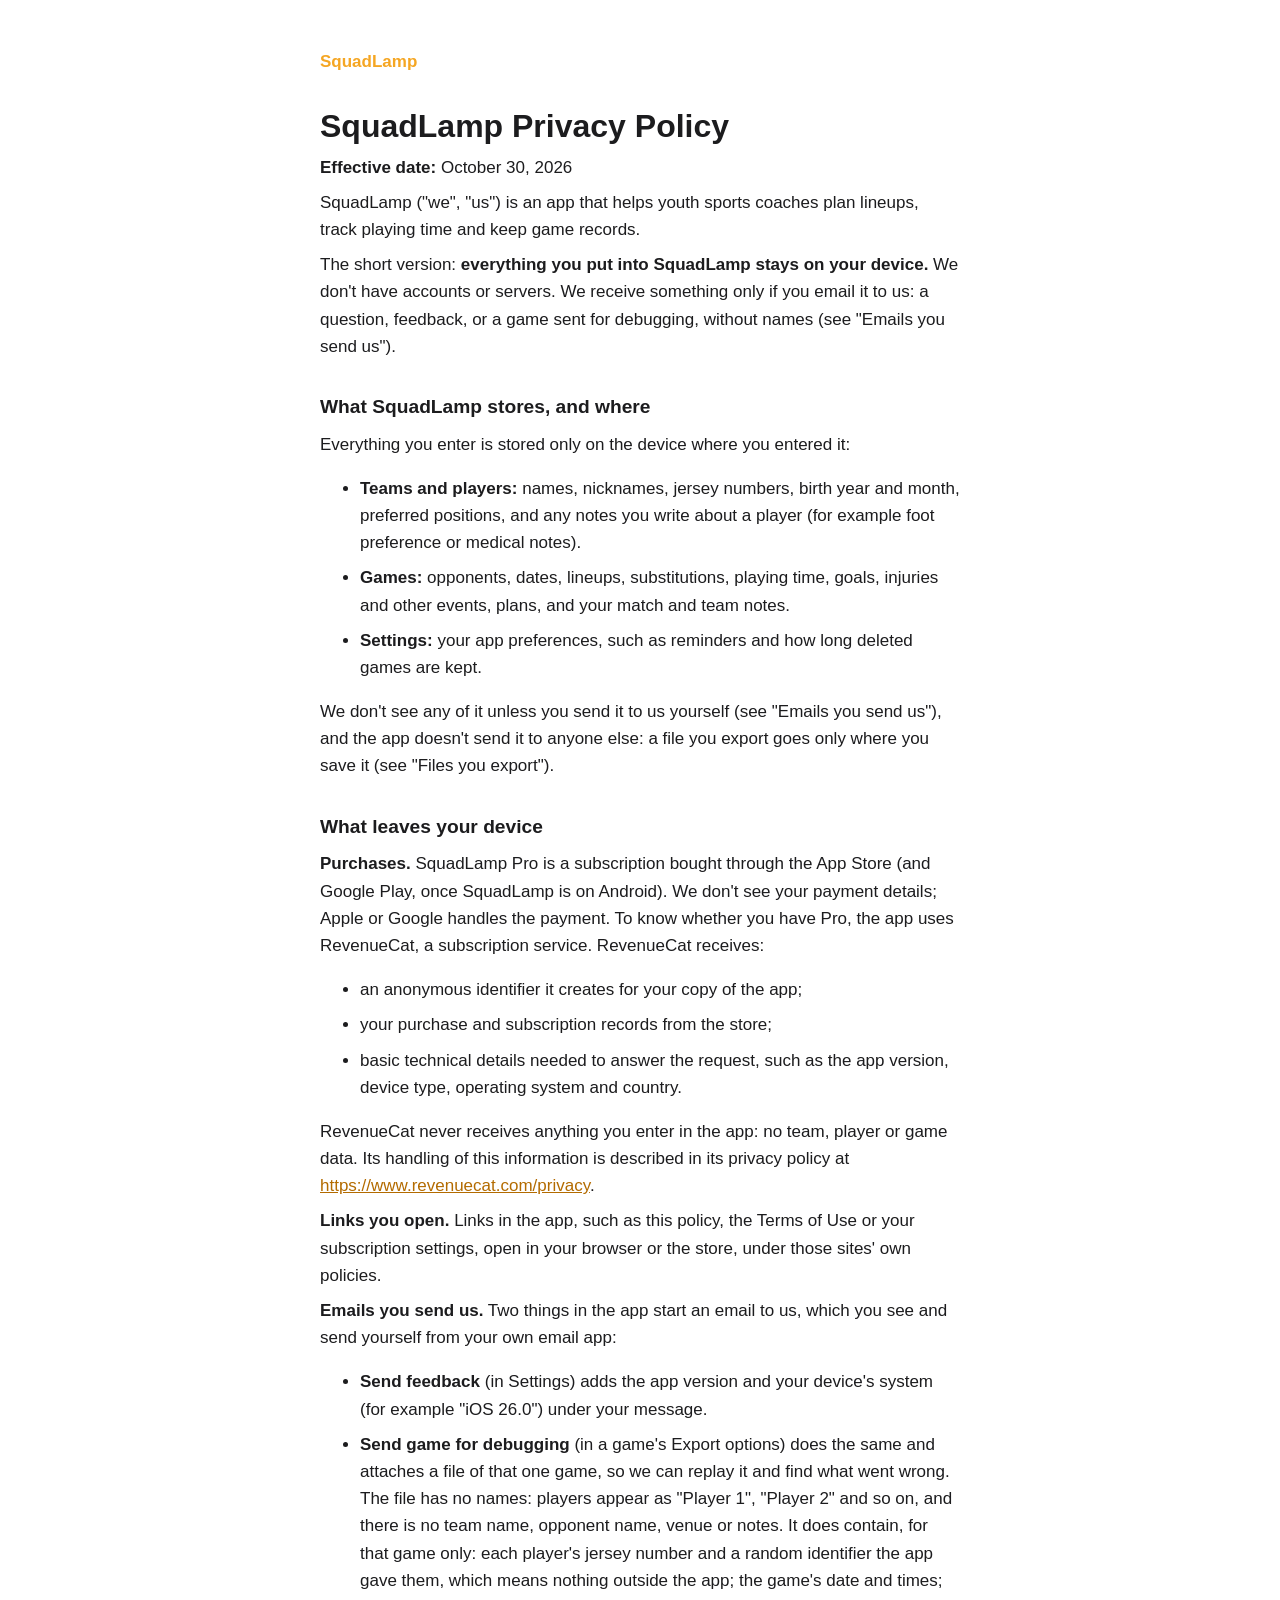
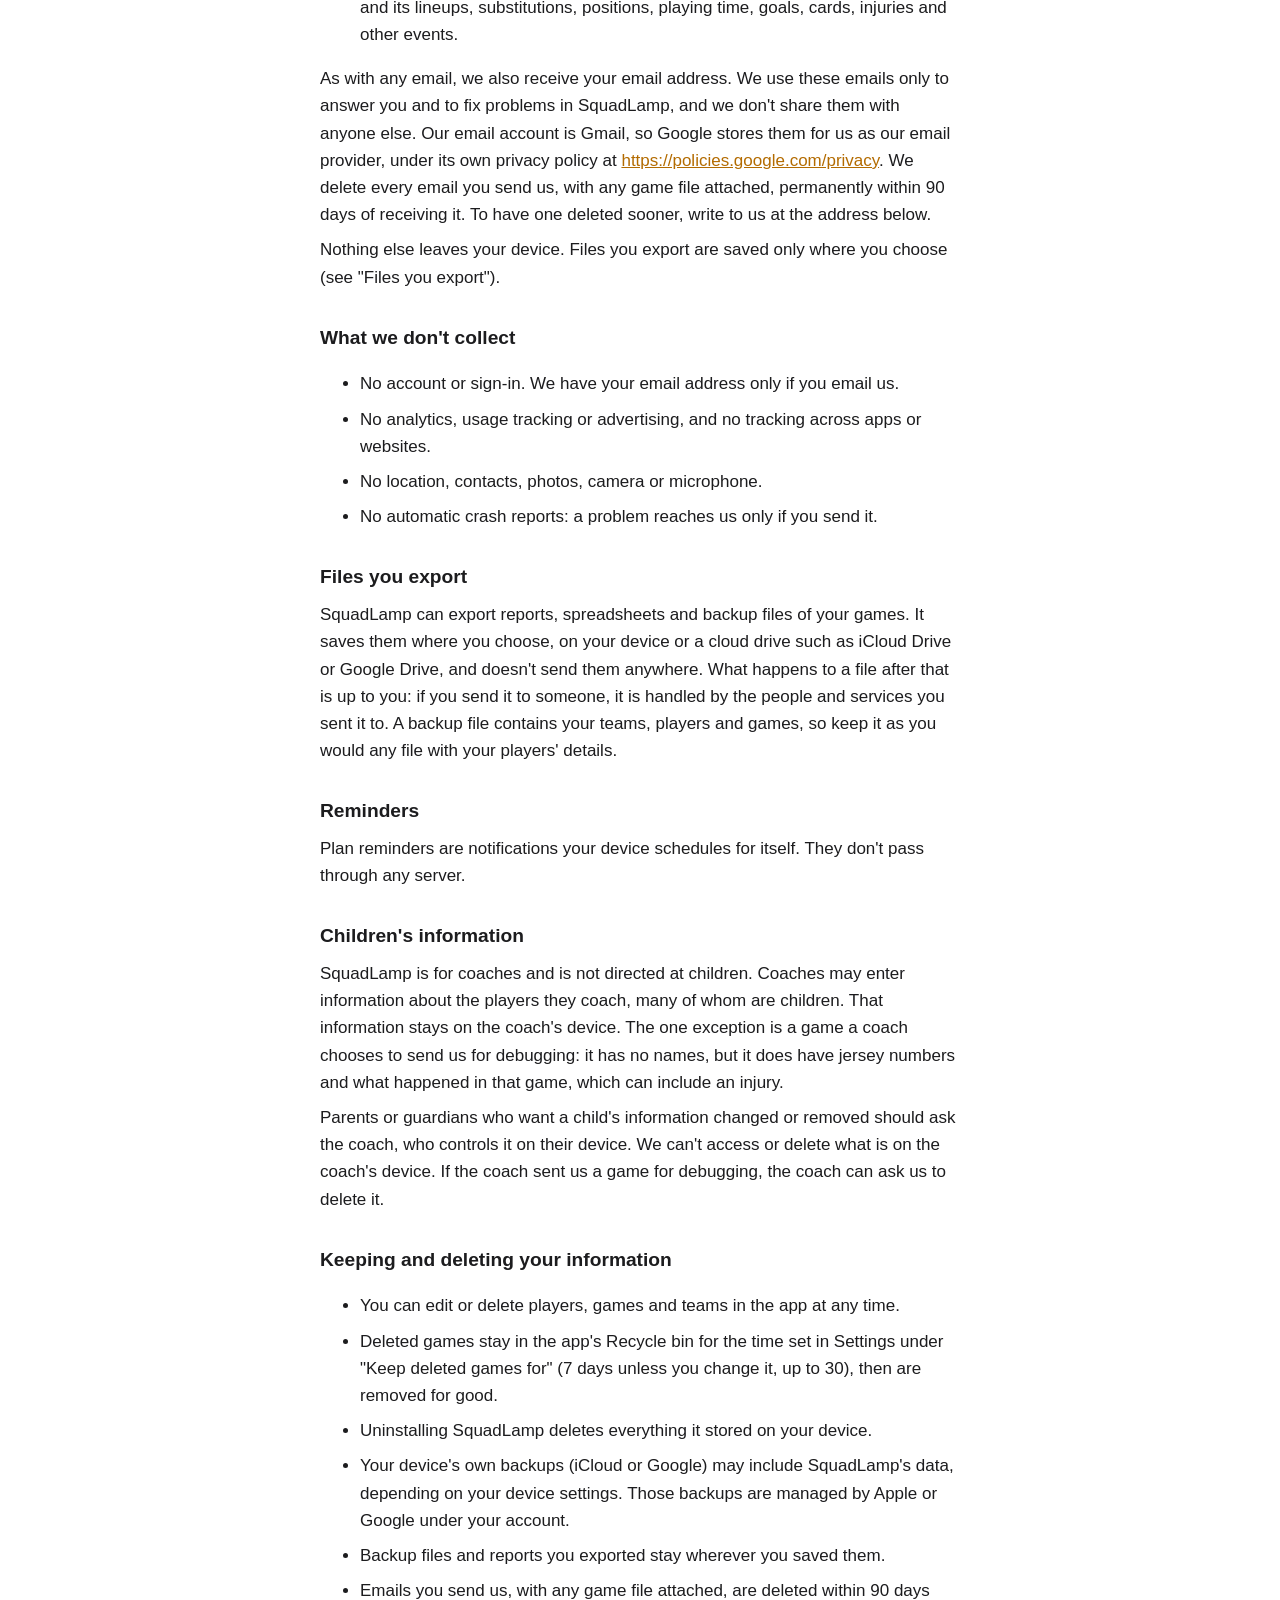
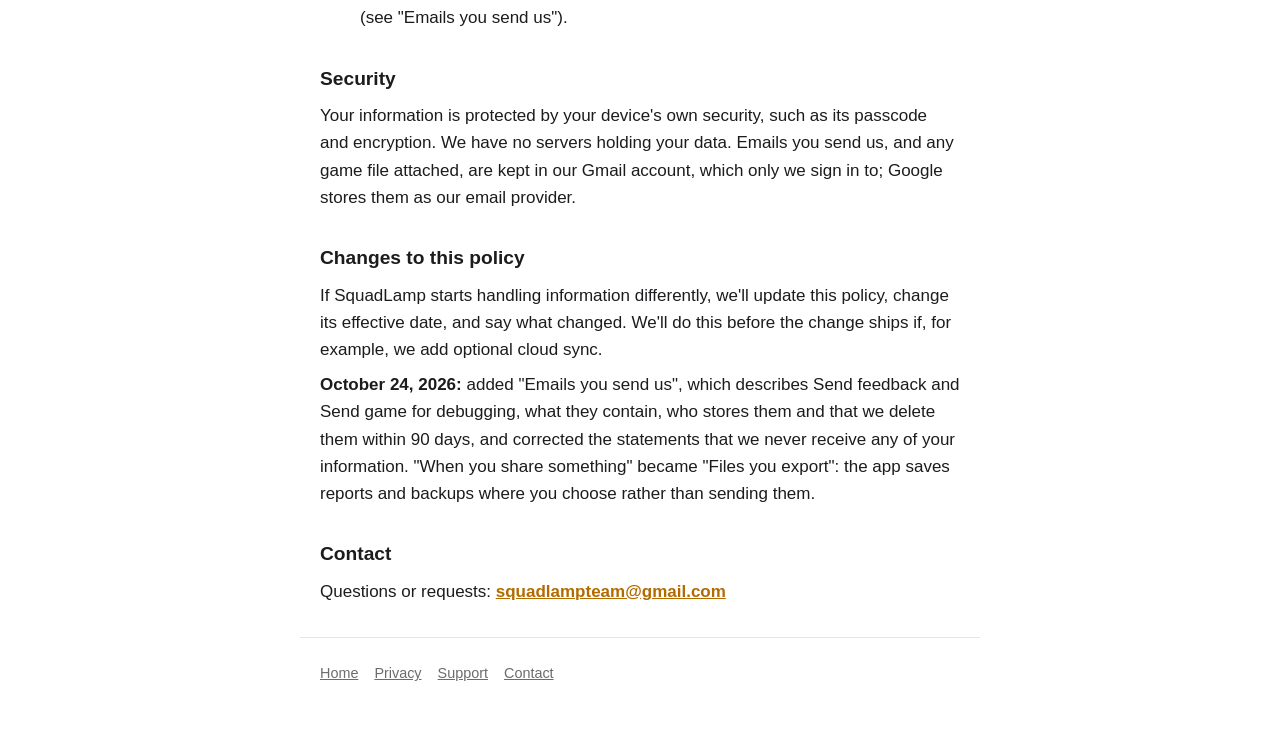
==== commit 7493b2f5: "Privacy: no publisher line; effective October 30 Neither store requires the developer's name in the " ====
--- a/public/privacy/index.html
+++ b/public/privacy/index.html
@@ -4,8 +4,8 @@
 <link rel="stylesheet" href="/style.css"></head><body><main>
 <a class="brand" href="/">SquadLamp</a>
 <h1>SquadLamp Privacy Policy</h1>
-<p><strong>Effective date:</strong> October 24, 2026</p>
-<p>SquadLamp is an app that helps youth sports coaches plan lineups, track playing time and keep game records. It is published by Anita Jennifer John Isreal ("we", "us").</p>
+<p><strong>Effective date:</strong> October 30, 2026</p>
+<p>SquadLamp ("we", "us") is an app that helps youth sports coaches plan lineups, track playing time and keep game records.</p>
 <p>The short version: <strong>everything you put into SquadLamp stays on your device.</strong> We don't have accounts or servers. We receive something only if you email it to us: a question, feedback, or a game sent for debugging, without names (see "Emails you send us").</p>
 <h2>What SquadLamp stores, and where</h2>
 <p>Everything you enter is stored only on the device where you entered it:</p>
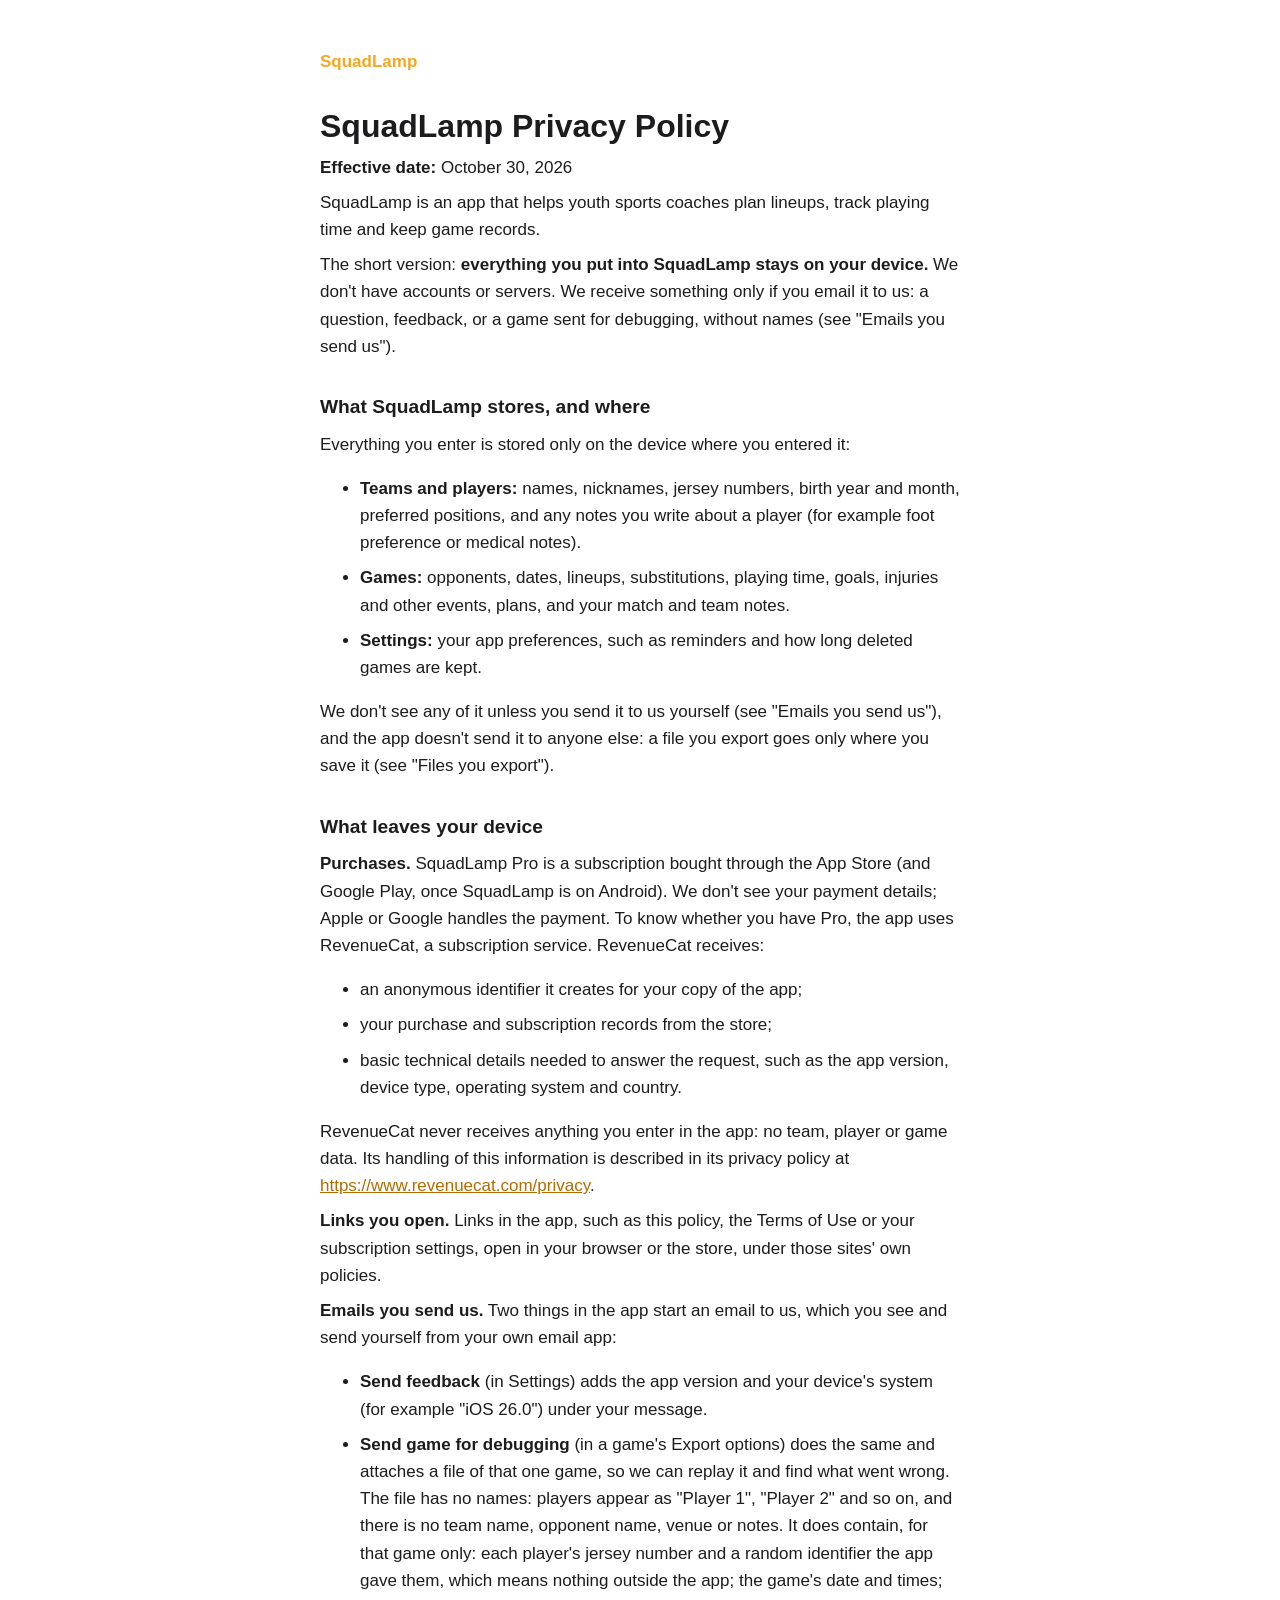
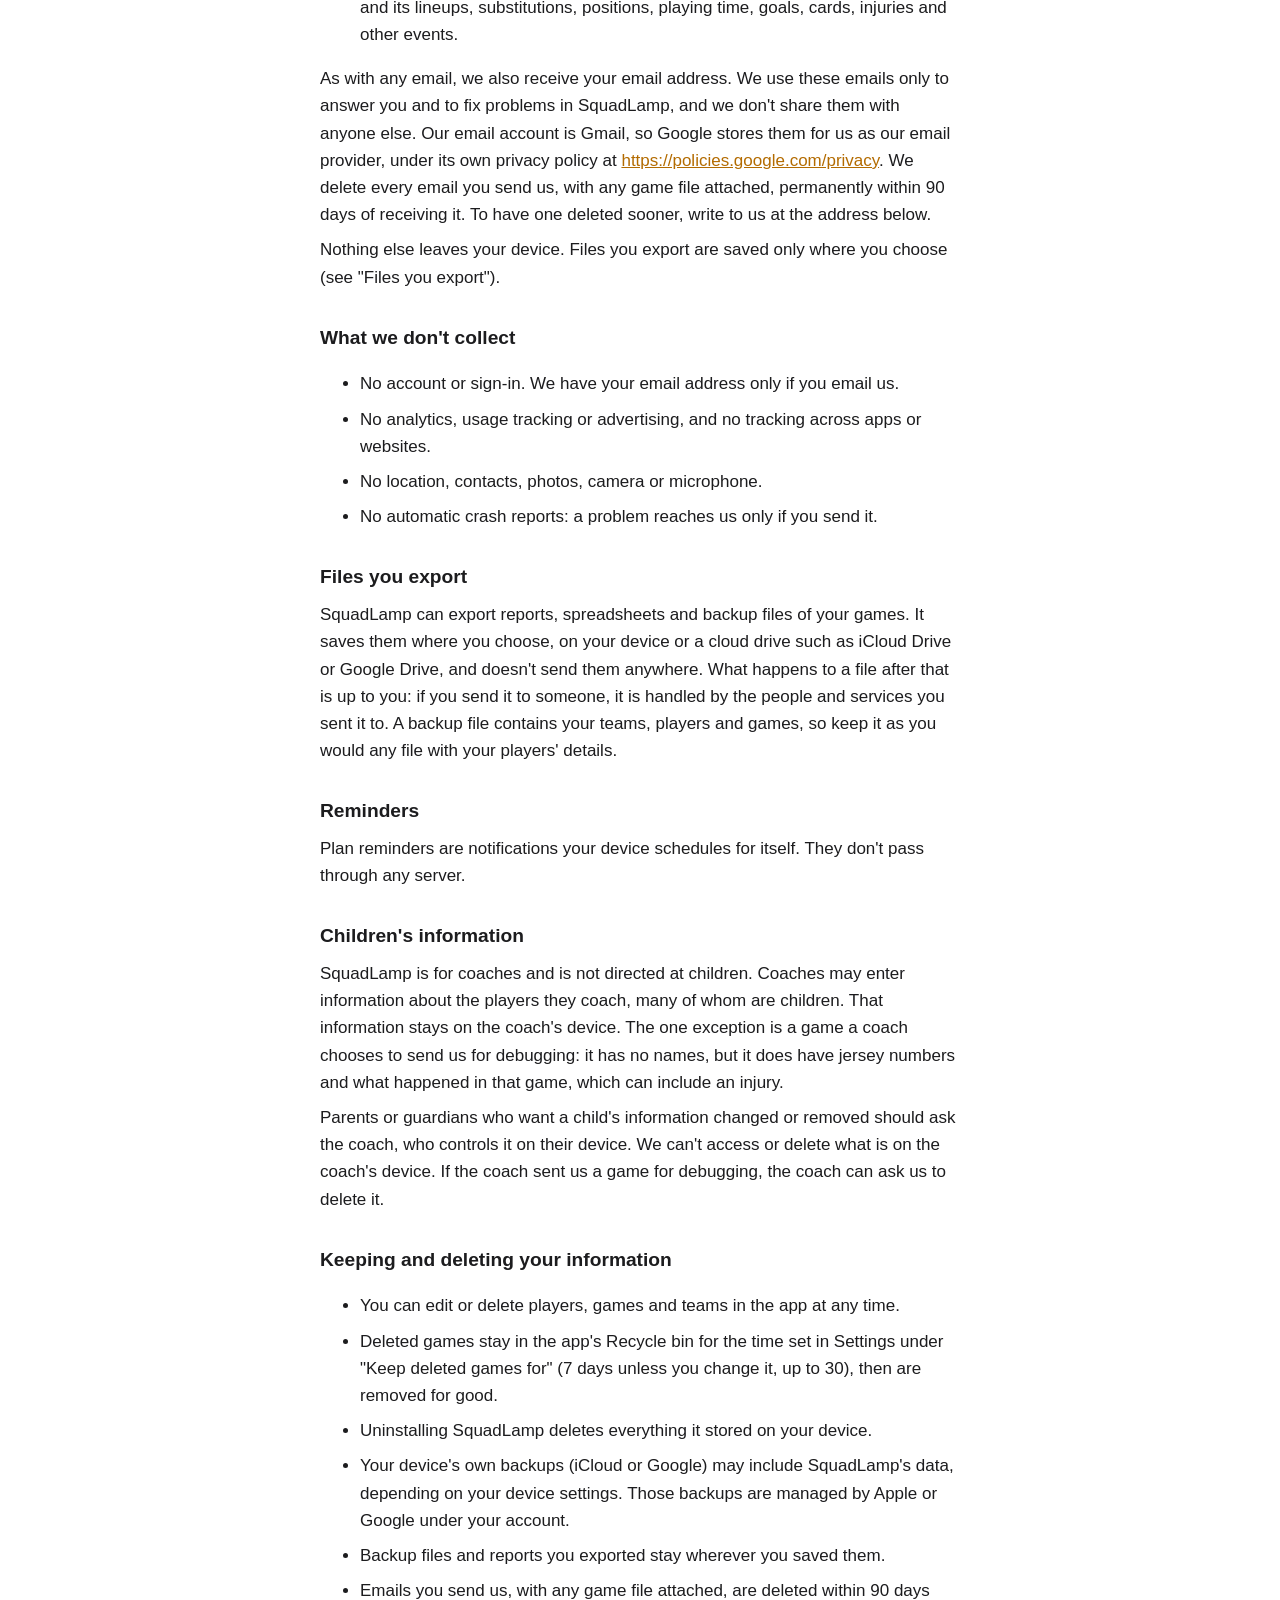
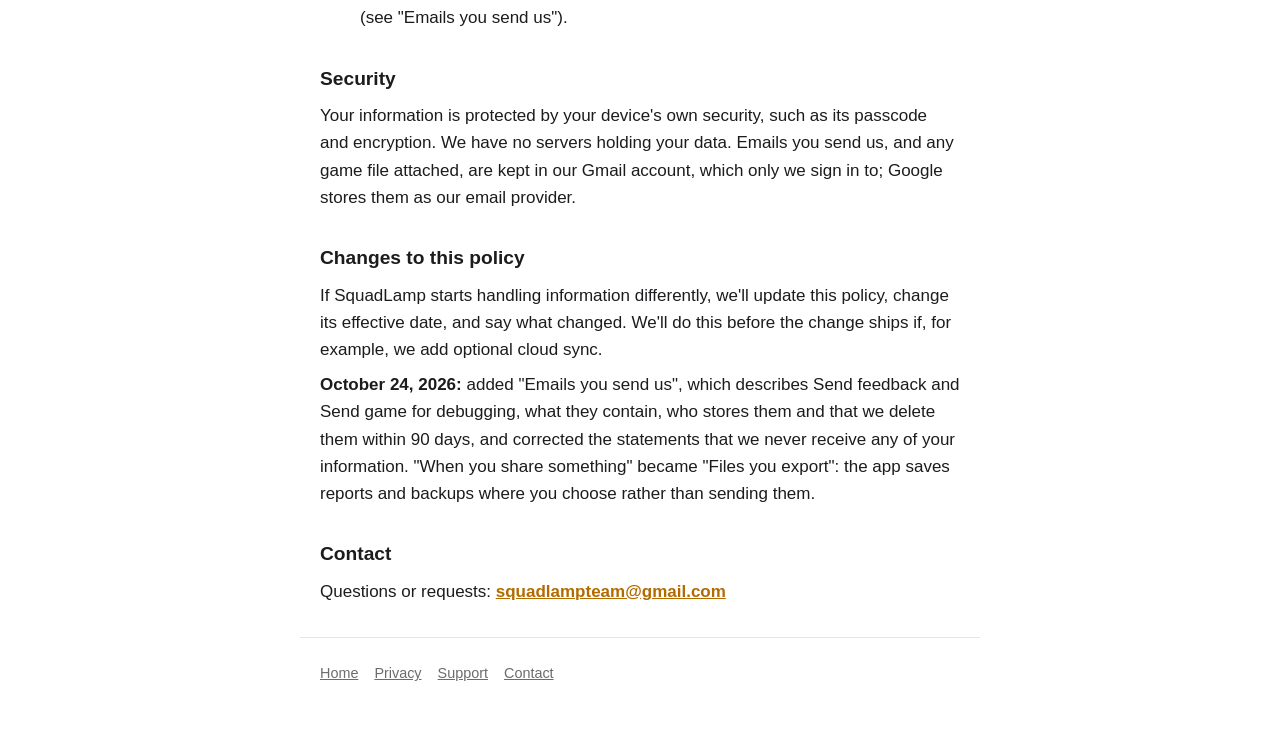
==== commit d53ea2da: "Privacy: the opening without ("we", "us")" ====
--- a/public/privacy/index.html
+++ b/public/privacy/index.html
@@ -5,7 +5,7 @@
 <a class="brand" href="/">SquadLamp</a>
 <h1>SquadLamp Privacy Policy</h1>
 <p><strong>Effective date:</strong> October 30, 2026</p>
-<p>SquadLamp ("we", "us") is an app that helps youth sports coaches plan lineups, track playing time and keep game records.</p>
+<p>SquadLamp is an app that helps youth sports coaches plan lineups, track playing time and keep game records.</p>
 <p>The short version: <strong>everything you put into SquadLamp stays on your device.</strong> We don't have accounts or servers. We receive something only if you email it to us: a question, feedback, or a game sent for debugging, without names (see "Emails you send us").</p>
 <h2>What SquadLamp stores, and where</h2>
 <p>Everything you enter is stored only on the device where you entered it:</p>
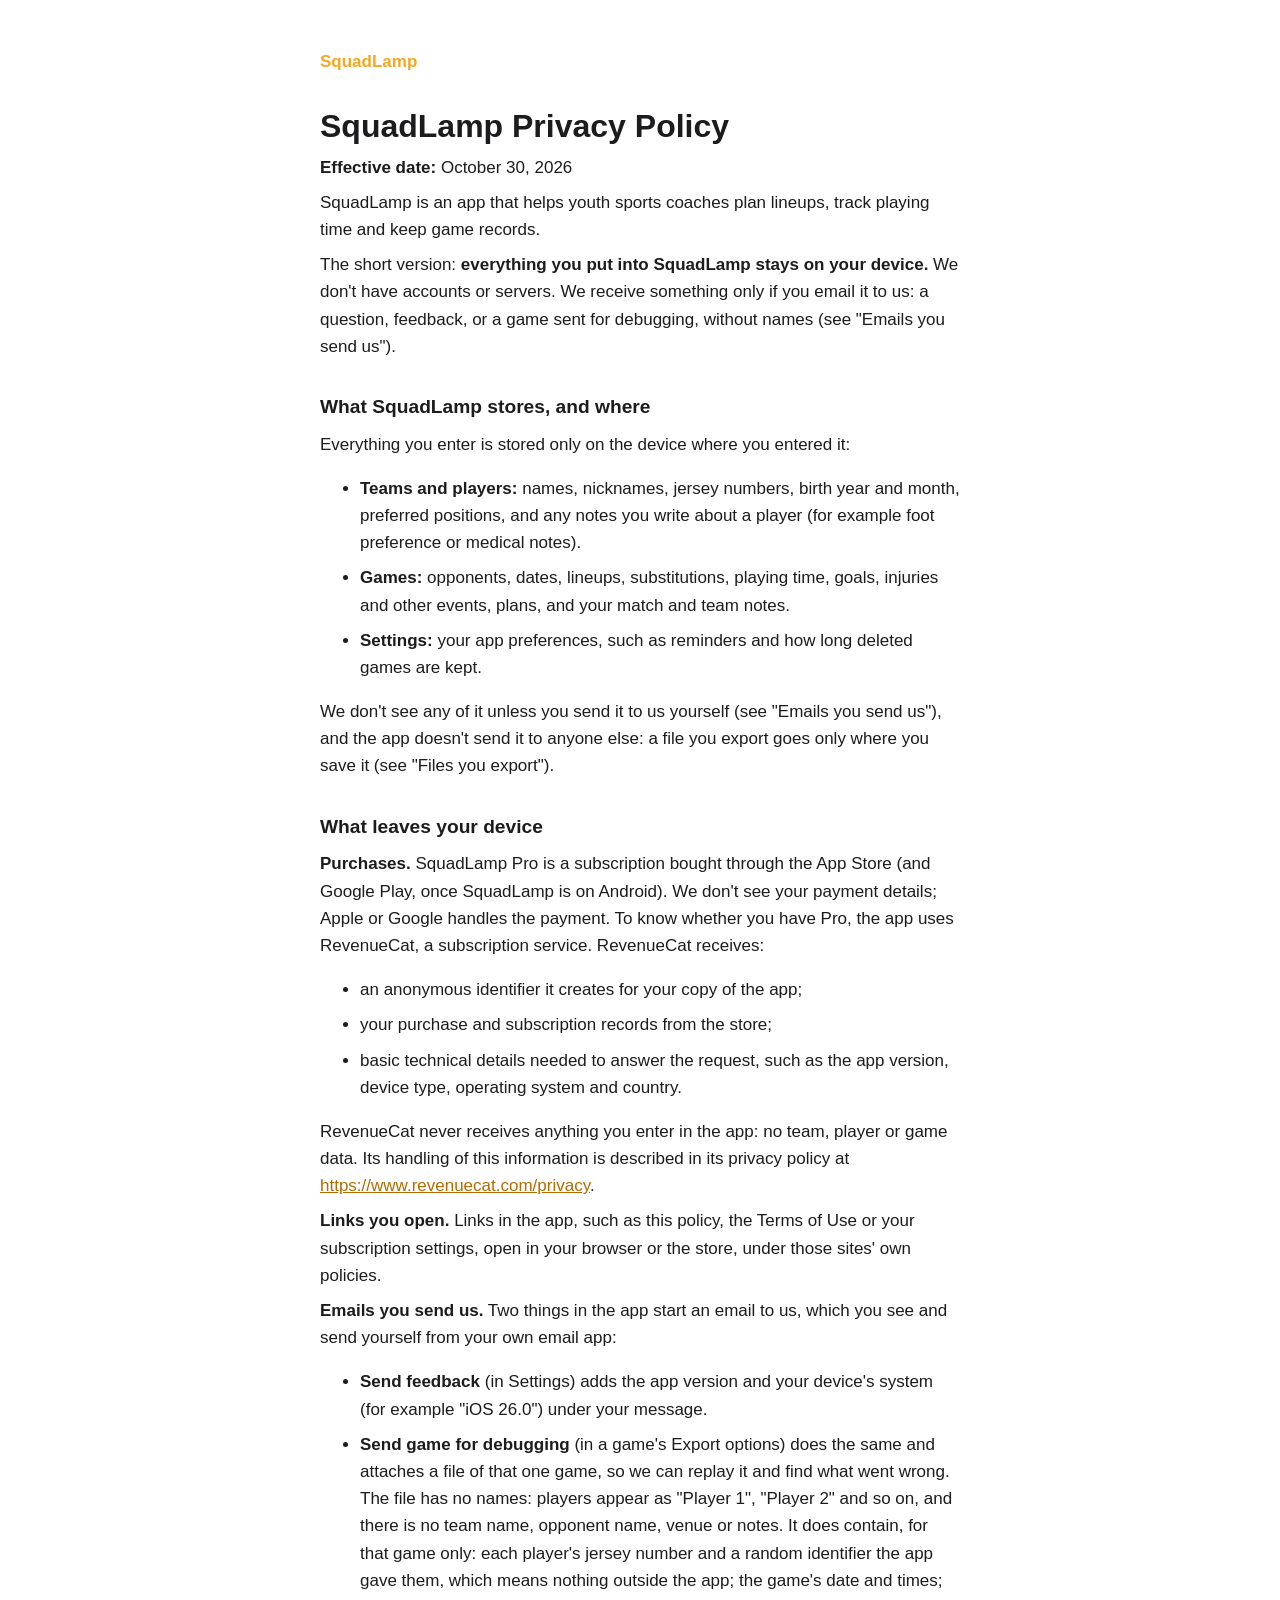
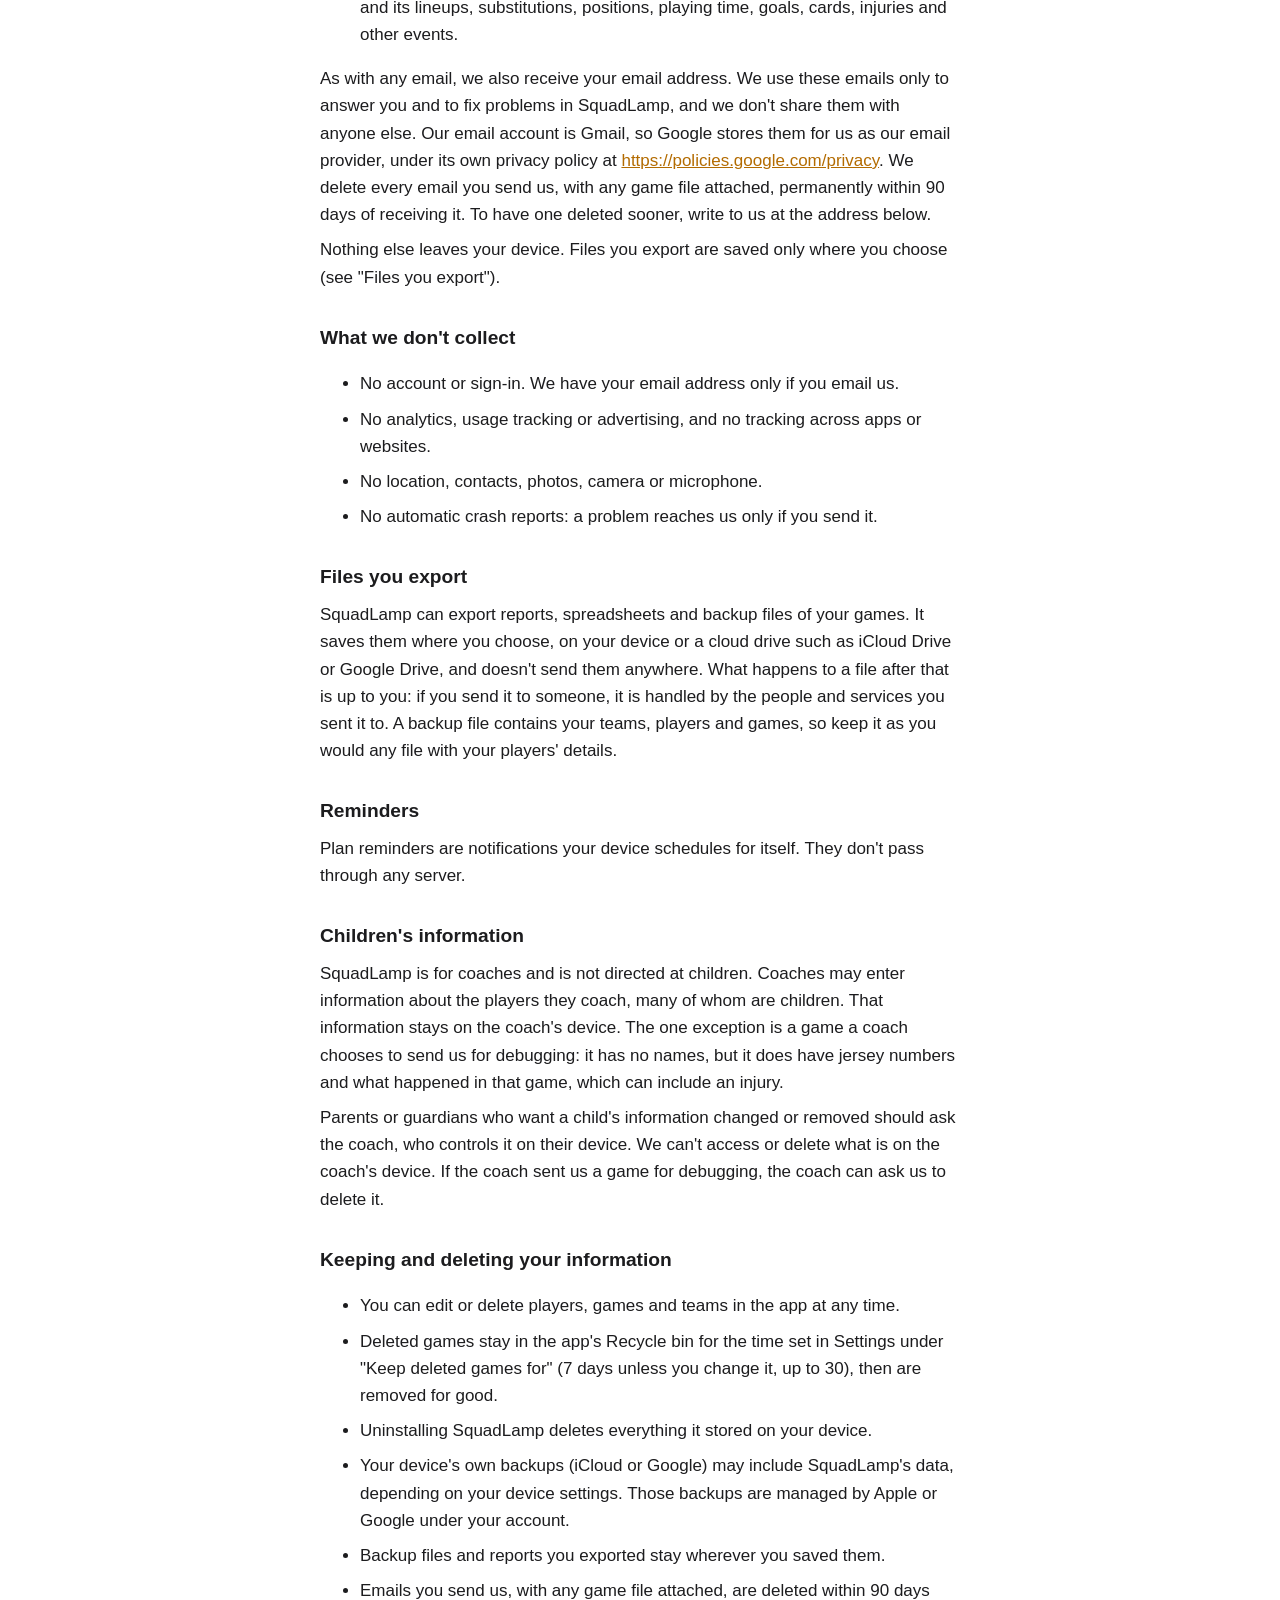
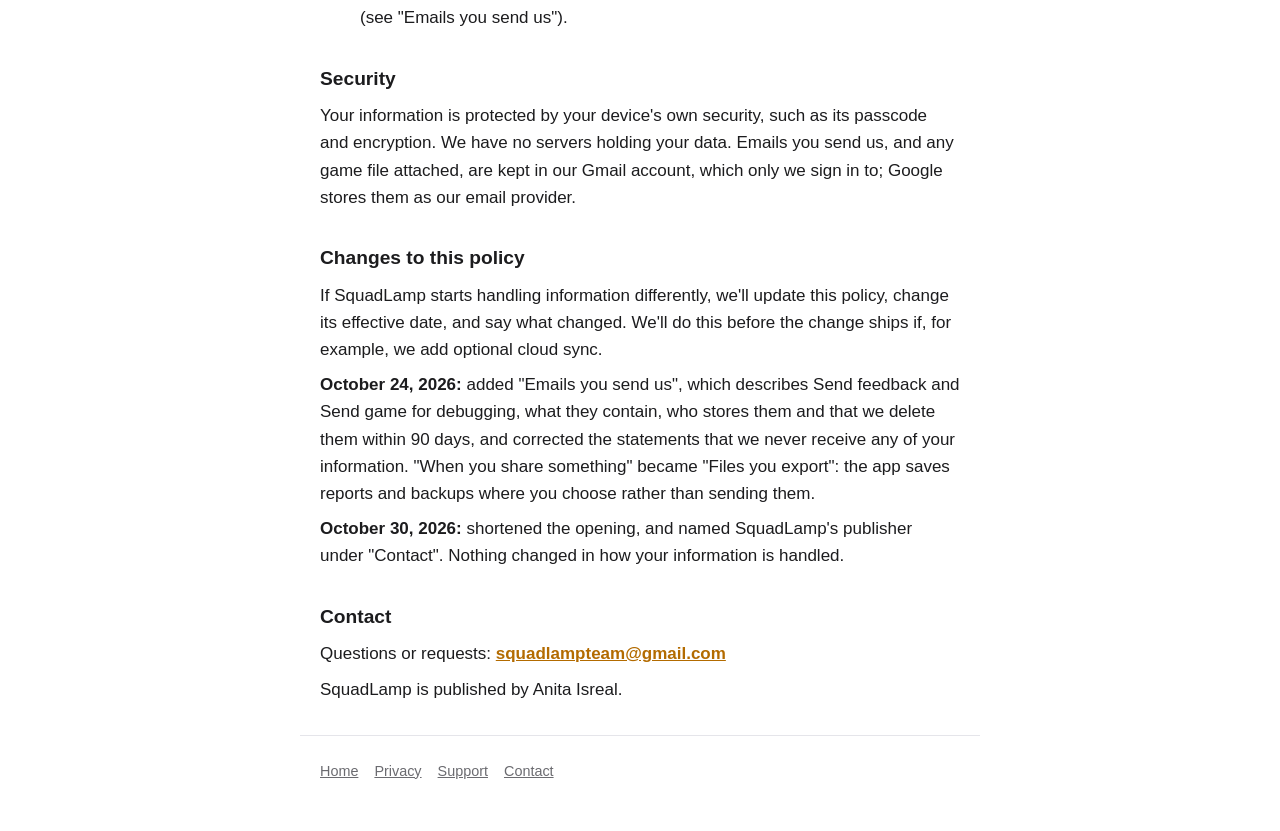
==== commit 6fa310c4: "Privacy: the October 30 entry, and the publisher under Contact" ====
--- a/public/privacy/index.html
+++ b/public/privacy/index.html
@@ -36,6 +36,8 @@
 <h2>Changes to this policy</h2>
 <p>If SquadLamp starts handling information differently, we'll update this policy, change its effective date, and say what changed. We'll do this before the change ships if, for example, we add optional cloud sync.</p>
 <p><strong>October 24, 2026:</strong> added "Emails you send us", which describes Send feedback and Send game for debugging, what they contain, who stores them and that we delete them within 90 days, and corrected the statements that we never receive any of your information. "When you share something" became "Files you export": the app saves reports and backups where you choose rather than sending them.</p>
+<p><strong>October 30, 2026:</strong> shortened the opening, and named SquadLamp's publisher under "Contact". Nothing changed in how your information is handled.</p>
 <h2>Contact</h2>
 <p>Questions or requests: <strong><a href="mailto:squadlampteam@gmail.com">squadlampteam@gmail.com</a></strong></p>
+<p>SquadLamp is published by Anita Isreal.</p>
 </main><footer><a href="/">Home</a><a href="/privacy/">Privacy</a><a href="/support/">Support</a><a href="mailto:squadlampteam@gmail.com">Contact</a></footer></body></html>
